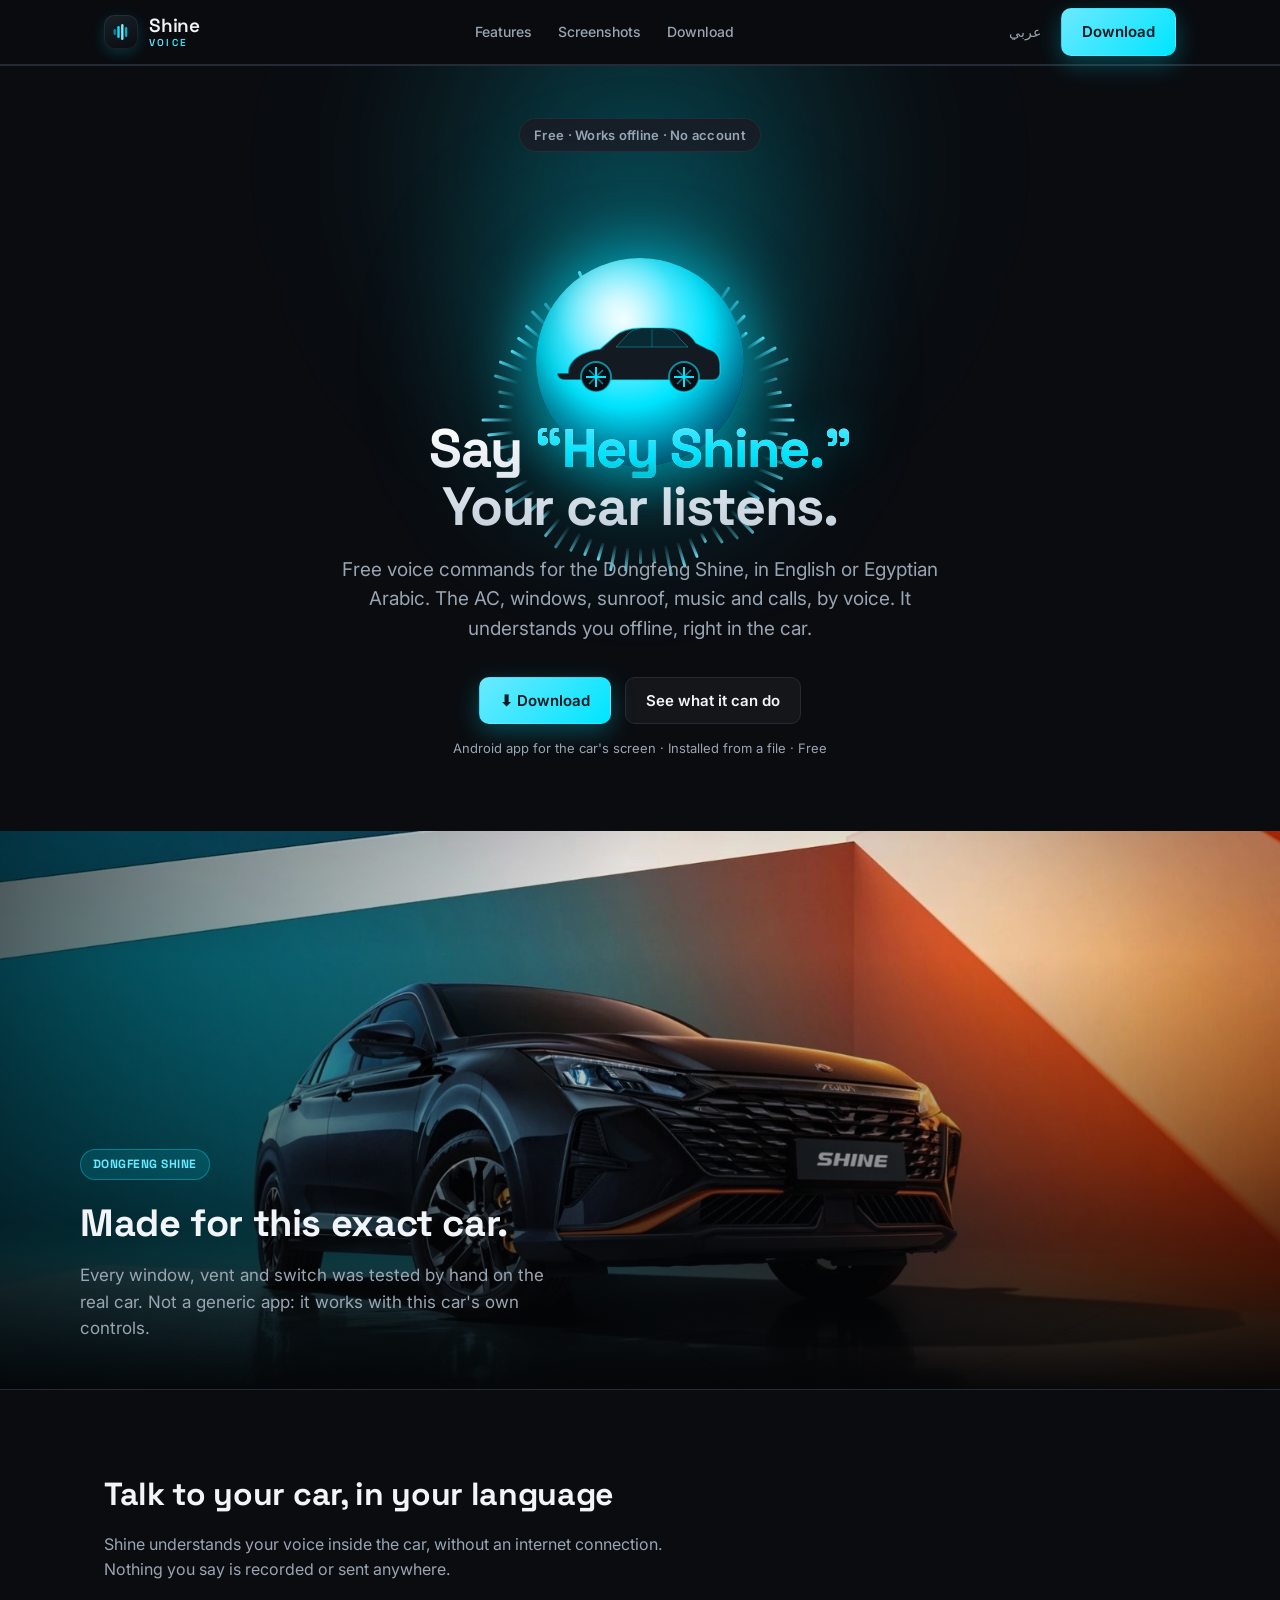
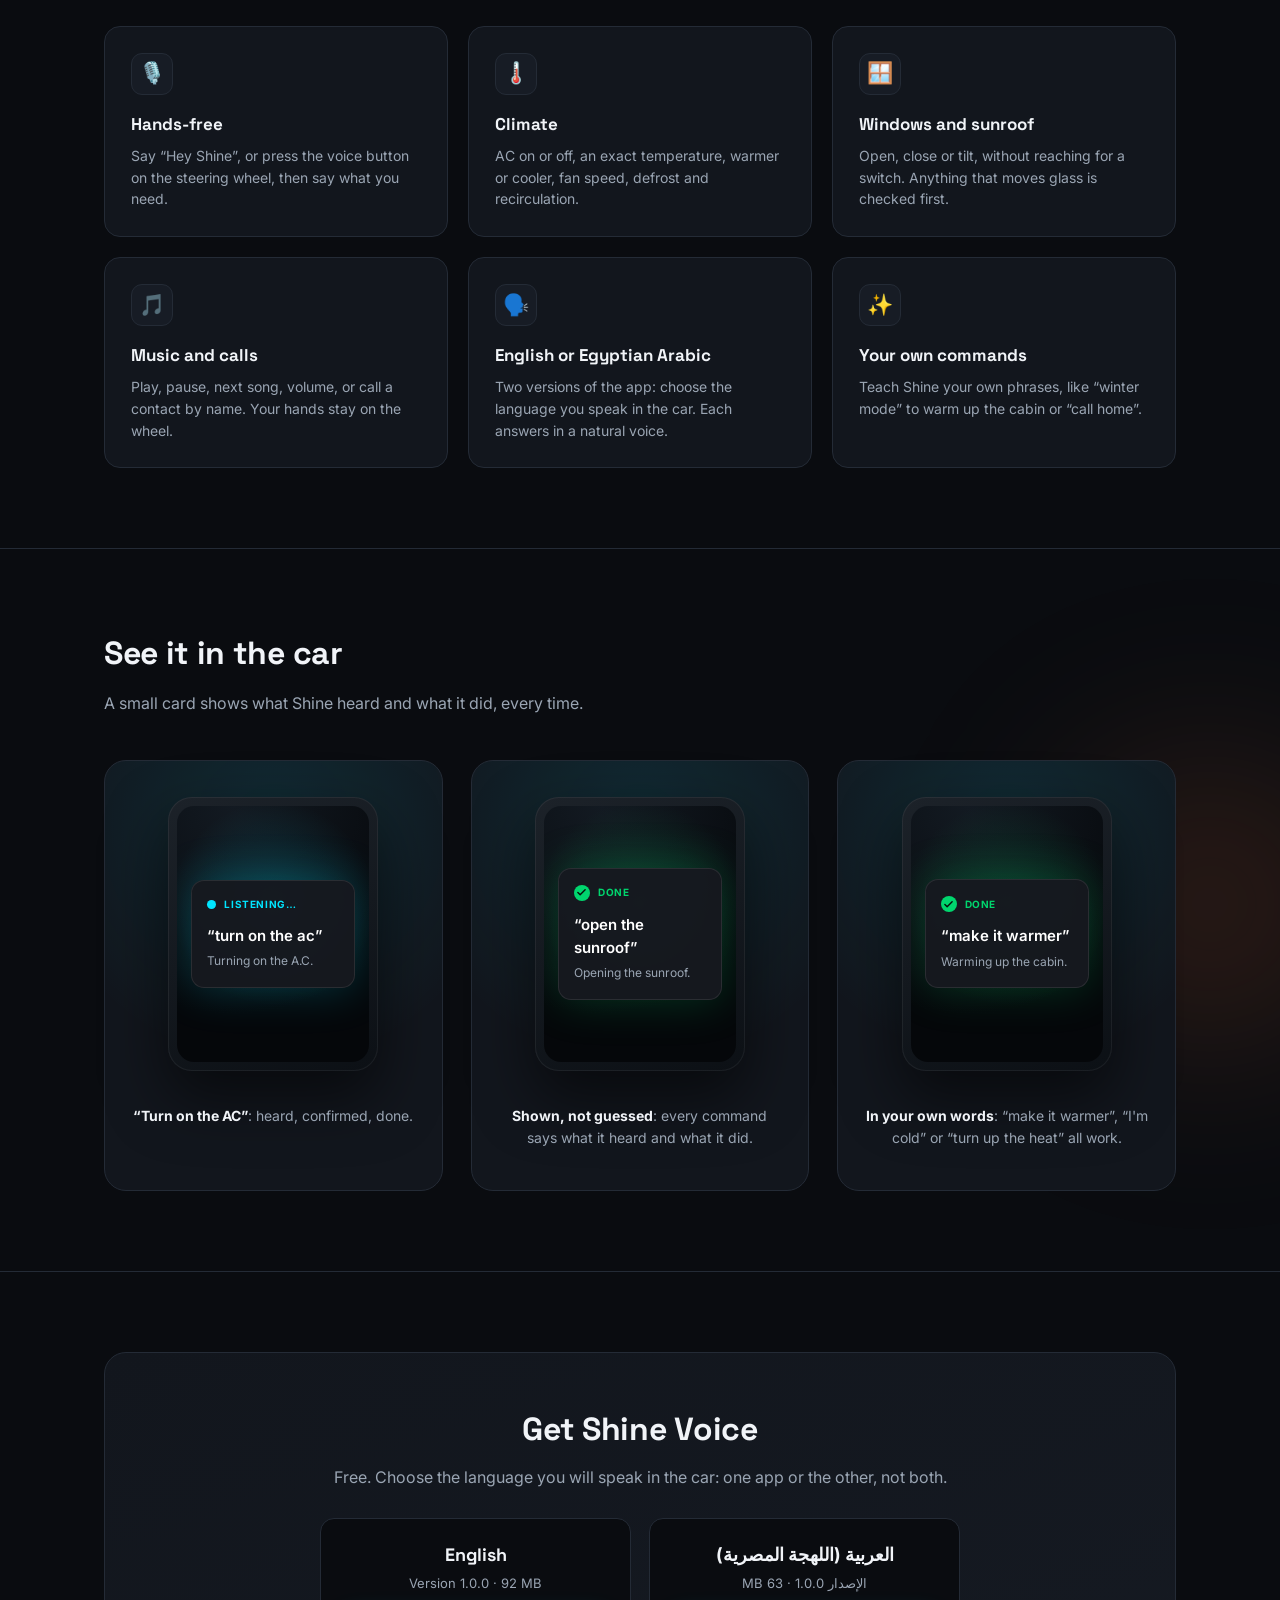
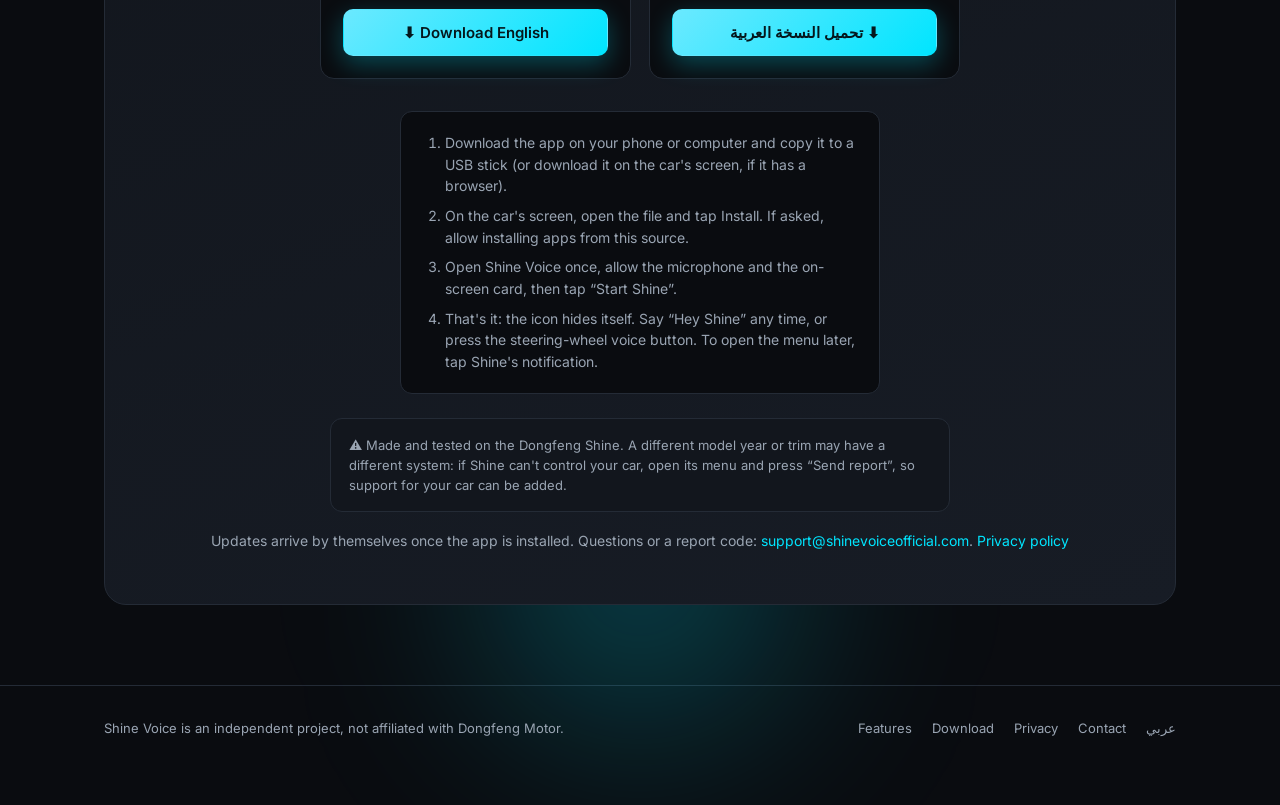
==== index.html @ 00b101cb "Screenshots: three English cards on the English page, three Arabic cards on the Arabic page Each car" ====
<!DOCTYPE html>
<html lang="en">
<head>
<meta charset="UTF-8">
<meta name="viewport" content="width=device-width, initial-scale=1.0">
<title>Shine Voice — Voice commands for the Dongfeng Shine</title>
<meta name="description" content="Free voice commands for the Dongfeng Shine, in English or Egyptian Arabic. Say “Hey Shine” to control the AC, windows, sunroof, music and calls. Works offline.">
<link rel="icon" href="data:,">
<link rel="preconnect" href="https://fonts.googleapis.com">
<link rel="preconnect" href="https://fonts.gstatic.com" crossorigin>
<link href="https://fonts.googleapis.com/css2?family=Space+Grotesk:wght@500;600;700&family=Inter:wght@400;500;600&display=swap" rel="stylesheet">
<link rel="stylesheet" href="style.css">
</head>
<body>

<header class="nav">
  <div class="wrap">
    <div class="brand">
      <span class="brand-mark">
        <svg width="16" height="16" viewBox="0 0 16 16" fill="none">
          <rect x="0.5" y="5" width="2.4" height="6" rx="1.2" fill="#00e5ff" opacity="0.55"/>
          <rect x="4.3" y="2" width="2.4" height="12" rx="1.2" fill="#00e5ff"/>
          <rect x="8.1" y="0" width="2.4" height="16" rx="1.2" fill="#79edff"/>
          <rect x="11.9" y="3" width="2.4" height="10" rx="1.2" fill="#00e5ff" opacity="0.75"/>
        </svg>
      </span>
      <span class="brand-word"><span class="w1">Shine</span><span class="w2">VOICE</span></span>
    </div>
    <nav class="links">
      <a href="#features">Features</a>
      <a href="#screenshots">Screenshots</a>
      <a href="#download">Download</a>
    </nav>
    <div>
      <a href="ar.html" class="lang-link" lang="ar">عربي</a>
      <a href="#download" class="btn btn-primary">Download</a>
    </div>
  </div>
</header>

<section class="hero">
  <div class="glow glow-cyan" style="width:520px;height:520px;top:-160px;left:50%;transform:translateX(-50%);"></div>
  <div class="wrap">
    <span class="eyebrow">Free · Works offline · No account</span>

    <div class="hero-visual">
      <div class="gram-ring" id="gram-ring"></div>
      <div class="orb"></div>
      <div class="car-wrap car-bob">
        <svg width="180" height="76" viewBox="0 0 180 76" fill="none" xmlns="http://www.w3.org/2000/svg">
          <path d="M18,54 C18,40 34,32 50,30 L64,18 C70,12 80,9 92,9 L118,9 C130,9 140,14 146,24 L158,30
                   C166,32 170,38 170,46 L170,54 C170,58 167,61 163,61 L14,61 C10,61 7,58 7,54 Z"
                fill="#141a22" stroke="rgba(0,229,255,0.55)" stroke-width="1.5"/>
          <path d="M66,28 L78,15 C82,11 88,9 94,9 L112,9 C120,9 126,13 130,20 L138,28 Z"
                fill="#0a2a33" stroke="rgba(0,229,255,0.35)" stroke-width="1"/>
          <line x1="102" y1="10" x2="102" y2="28" stroke="rgba(0,229,255,0.3)" stroke-width="1"/>
          <g transform="translate(46,58)">
            <circle r="15" fill="#0a0d12" stroke="rgba(0,229,255,0.6)" stroke-width="2"/>
            <g class="wheel">
              <line x1="0" y1="-10" x2="0" y2="10" stroke="#00e5ff" stroke-width="2"/>
              <line x1="-10" y1="0" x2="10" y2="0" stroke="#00e5ff" stroke-width="2"/>
              <line x1="-7" y1="-7" x2="7" y2="7" stroke="#00e5ff" stroke-width="1.4" opacity="0.6"/>
              <line x1="-7" y1="7" x2="7" y2="-7" stroke="#00e5ff" stroke-width="1.4" opacity="0.6"/>
            </g>
          </g>
          <g transform="translate(134,58)">
            <circle r="15" fill="#0a0d12" stroke="rgba(0,229,255,0.6)" stroke-width="2"/>
            <g class="wheel">
              <line x1="0" y1="-10" x2="0" y2="10" stroke="#00e5ff" stroke-width="2"/>
              <line x1="-10" y1="0" x2="10" y2="0" stroke="#00e5ff" stroke-width="2"/>
              <line x1="-7" y1="-7" x2="7" y2="7" stroke="#00e5ff" stroke-width="1.4" opacity="0.6"/>
              <line x1="-7" y1="7" x2="7" y2="-7" stroke="#00e5ff" stroke-width="1.4" opacity="0.6"/>
            </g>
          </g>
        </svg>
      </div>
    </div>

    <h1>Say <span class="accent">“Hey Shine.”</span><br>Your car listens.</h1>
    <p class="lead">
      Free voice commands for the Dongfeng Shine, in English or Egyptian Arabic. The AC, windows,
      sunroof, music and calls, by voice. It understands you offline, right in the car.
    </p>
    <div class="cta">
      <a href="#download" class="btn btn-primary">⬇ Download</a>
      <a href="#features" class="btn btn-ghost">See what it can do</a>
    </div>
    <p class="hint">Android app for the car's screen · Installed from a file · Free</p>
  </div>
</section>

<script>
  (function () {
    var ring = document.getElementById('gram-ring');
    var n = 64, radius = 128;
    for (var i = 0; i < n; i++) {
      var bar = document.createElement('div');
      bar.className = 'gram-bar';
      var angle = (360 / n) * i;
      var h = 10 + Math.round(16 * Math.abs(Math.sin(i * 0.7))) + (i % 6 === 0 ? 8 : 0);
      bar.style.height = h + 'px';
      bar.style.opacity = (0.4 + 0.6 * Math.abs(Math.sin(i * 0.5))).toFixed(2);
      bar.style.transform = 'rotate(' + angle + 'deg) translateY(-' + radius + 'px)';
      ring.appendChild(bar);
    }
  })();
</script>

<div class="banner">
  <img src="assets/car-front-studio.jpg" alt="Dongfeng Shine, studio shot">
  <div class="scrim"></div>
  <div class="content">
    <div class="inner">
      <span class="tag">Dongfeng Shine</span>
      <h2>Made for this exact car.</h2>
      <p>Every window, vent and switch was tested by hand on the real car. Not a generic app:
         it works with this car's own controls.</p>
    </div>
  </div>
</div>

<section id="features">
  <div class="wrap">
    <h2>Talk to your car, in your language</h2>
    <p class="section-lead">
      Shine understands your voice inside the car, without an internet connection. Nothing you say is
      recorded or sent anywhere.
    </p>
    <div class="features">
      <div class="feature">
        <div class="icon">🎙️</div>
        <h3>Hands-free</h3>
        <p>Say “Hey Shine”, or press the voice button on the steering wheel, then say what you need.</p>
      </div>
      <div class="feature">
        <div class="icon">🌡️</div>
        <h3>Climate</h3>
        <p>AC on or off, an exact temperature, warmer or cooler, fan speed, defrost and recirculation.</p>
      </div>
      <div class="feature">
        <div class="icon">🪟</div>
        <h3>Windows and sunroof</h3>
        <p>Open, close or tilt, without reaching for a switch. Anything that moves glass is checked first.</p>
      </div>
      <div class="feature">
        <div class="icon">🎵</div>
        <h3>Music and calls</h3>
        <p>Play, pause, next song, volume, or call a contact by name. Your hands stay on the wheel.</p>
      </div>
      <div class="feature">
        <div class="icon">🗣️</div>
        <h3>English or Egyptian Arabic</h3>
        <p>Two versions of the app: choose the language you speak in the car. Each answers in a natural voice.</p>
      </div>
      <div class="feature">
        <div class="icon">✨</div>
        <h3>Your own commands</h3>
        <p>Teach Shine your own phrases, like “winter mode” to warm up the cabin or “call home”.</p>
      </div>
    </div>
  </div>
</section>

<section id="screenshots">
  <div class="glow glow-amber" style="width:420px;height:420px;top:20%;right:-140px;"></div>
  <div class="wrap">
    <h2>See it in the car</h2>
    <p class="section-lead">A small card shows what Shine heard and what it did, every time.</p>

    <div class="screens">
      <div class="device-stage">
        <div class="device-mock">
          <div class="screen">
            <div class="device-card">
              <div class="row"><span class="pulse"></span><span class="status">Listening…</span></div>
              <div class="heard">“turn on the ac”</div>
              <div class="reply">Turning on the A.C.</div>
            </div>
          </div>
        </div>
        <p class="device-caption"><b>“Turn on the AC”</b>: heard, confirmed, done.</p>
      </div>
      <div class="device-stage">
        <div class="device-mock done">
          <div class="screen">
            <div class="device-card done">
              <div class="row">
                <span class="check"><svg viewBox="0 0 10 8" fill="none"><path d="M1 4L3.5 6.5L9 1" stroke="#05130b" stroke-width="1.6" stroke-linecap="round" stroke-linejoin="round"/></svg></span>
                <span class="status">Done</span>
              </div>
              <div class="heard">“open the sunroof”</div>
              <div class="reply">Opening the sunroof.</div>
            </div>
          </div>
        </div>
        <p class="device-caption"><b>Shown, not guessed</b>: every command says what it heard and what it did.</p>
      </div>
      <div class="device-stage">
        <div class="device-mock done">
          <div class="screen">
            <div class="device-card done">
              <div class="row">
                <span class="check"><svg viewBox="0 0 10 8" fill="none"><path d="M1 4L3.5 6.5L9 1" stroke="#05130b" stroke-width="1.6" stroke-linecap="round" stroke-linejoin="round"/></svg></span>
                <span class="status">Done</span>
              </div>
              <div class="heard">“make it warmer”</div>
              <div class="reply">Warming up the cabin.</div>
            </div>
          </div>
        </div>
        <p class="device-caption"><b>In your own words</b>: “make it warmer”, “I'm cold” or “turn up the heat” all work.</p>
      </div>
    </div>
  </div>
</section>

<section id="download">
  <div class="glow glow-cyan" style="width:460px;height:460px;bottom:-120px;left:50%;transform:translateX(-50%);"></div>
  <div class="wrap">
    <div class="download-panel">
      <h2>Get Shine Voice</h2>
      <p>Free. Choose the language you will speak in the car: one app or the other, not both.</p>

      <div class="dl-grid">
        <div class="dl-card">
          <h3>English</h3>
          <p class="meta" id="en-meta">Loading…</p>
          <a href="#" id="en-link" class="btn btn-primary">⬇ Download English</a>
        </div>
        <div class="dl-card" lang="ar" dir="rtl">
          <h3>العربية (اللهجة المصرية)</h3>
          <p class="meta" id="ar-meta">…</p>
          <a href="#" id="ar-link" class="btn btn-primary">⬇ تحميل النسخة العربية</a>
        </div>
      </div>

      <div class="install-steps">
        <ol>
          <li>Download the app on your phone or computer and copy it to a USB stick (or download it on the car's screen, if it has a browser).</li>
          <li>On the car's screen, open the file and tap Install. If asked, allow installing apps from this source.</li>
          <li>Open Shine Voice once, allow the microphone and the on-screen card, then tap “Start Shine”.</li>
          <li>That's it: the icon hides itself. Say “Hey Shine” any time, or press the steering-wheel voice button. To open the menu later, tap Shine's notification.</li>
        </ol>
      </div>

      <div class="compat-note">
        ⚠️ Made and tested on the Dongfeng Shine. A different model year or trim may have a different
        system: if Shine can't control your car, open its menu and press “Send report”, so support for
        your car can be added.
      </div>
      <p style="margin:18px 0 0;font-size:14px">Updates arrive by themselves once the app is installed. Questions or a report code: <a href="mailto:support@shinevoiceofficial.com">support@shinevoiceofficial.com</a>. <a href="privacy.html">Privacy policy</a></p>
    </div>
  </div>
</section>

<footer>
  <div class="wrap">
    <p>Shine Voice is an independent project, not affiliated with Dongfeng Motor.</p>
    <div class="foot-links">
      <a href="#features">Features</a>
      <a href="#download">Download</a>
      <a href="privacy.html">Privacy</a>
      <a href="mailto:support@shinevoiceofficial.com">Contact</a>
      <a href="ar.html" lang="ar">عربي</a>
    </div>
  </div>
</footer>

<script>
  // The current app builds: releases.json is updated with every release.
  fetch('releases.json', { cache: 'no-store' })
    .then(function (r) { return r.ok ? r.json() : Promise.reject(); })
    .then(function (data) {
      [['en', 'Version '], ['ar', 'الإصدار ']].forEach(function (x) {
        var r = data[x[0]];
        if (!r) return;
        document.getElementById(x[0] + '-link').href = r.url;
        document.getElementById(x[0] + '-meta').textContent = x[1] + r.versionName + ' · ' + r.sizeMB + ' MB';
      });
    })
    .catch(function () {
      document.getElementById('en-meta').textContent = 'Not available right now';
      document.getElementById('ar-meta').textContent = 'غير متاح حالياً';
    });
</script>

</body>
</html>
---- style.css ----
:root {
    --bg: #0a0c10;
    --bg-panel: #12161d;
    --bg-panel-2: #171c25;
    --border: #242b36;
    --text: #f1f4f8;
    --text-dim: #9aa5b3;
    --accent: #00e5ff;
    --accent-dim: #00b8cc;
    --accent-soft: #6be9ff;
    --amber: #ff7a3d;
    --radius: 16px;
    --max: 1120px;
    color-scheme: dark;
  }
  * { box-sizing: border-box; }
  html { scroll-behavior: smooth; }
  body {
    margin: 0;
    background: var(--bg);
    color: var(--text);
    font-family: 'Inter', -apple-system, BlinkMacSystemFont, "Segoe UI", Roboto, Helvetica, Arial, sans-serif;
    line-height: 1.55;
    overflow-x: hidden;
  }
  h1, h2, h3, .brand-word, .banner .tag { font-family: 'Space Grotesk', 'Inter', sans-serif; }
  a { color: var(--accent); text-decoration: none; }
  a:hover { text-decoration: underline; }
  img { max-width: 100%; display: block; }
  .wrap { max-width: var(--max); margin: 0 auto; padding: 0 24px; position: relative; }

  /* ── Ambient background glows ── */
  .glow { position: absolute; border-radius: 50%; filter: blur(90px); pointer-events: none; z-index: 0; }
  .glow-cyan { background: radial-gradient(circle, rgba(0,229,255,0.35), transparent 70%); }
  .glow-amber { background: radial-gradient(circle, rgba(255,122,61,0.22), transparent 70%); }

  header.nav {
    position: sticky; top: 0; z-index: 40;
    background: rgba(10,12,16,0.78);
    backdrop-filter: blur(10px);
    border-bottom: 1px solid var(--border);
  }
  .nav .wrap { display: flex; align-items: center; justify-content: space-between; height: 64px; }
  /* ── Logo mark ── */
  .brand { display: flex; align-items: center; gap: 11px; }
  .brand-mark {
    width: 34px; height: 34px; border-radius: 10px; flex: none;
    background: linear-gradient(160deg, #182029, #0a0d12);
    box-shadow: 0 0 0 1px rgba(255,255,255,0.07) inset, 0 4px 14px rgba(0,229,255,0.18);
    display: flex; align-items: center; justify-content: center;
  }
  .brand-mark svg { display: block; }
  .brand-word { font-weight: 600; font-size: 19px; letter-spacing: -0.01em; line-height: 1; display: flex; flex-direction: column; }
  .brand-word .w1 { color: var(--text); }
  .brand-word .w2 {
    font-size: 10px; font-weight: 600; letter-spacing: 0.22em; margin-top: 3px;
    background: linear-gradient(90deg, var(--accent-soft), var(--accent));
    -webkit-background-clip: text; background-clip: text; color: transparent;
  }
  nav.links { display: flex; gap: 26px; }
  nav.links a { color: var(--text-dim); font-size: 14px; font-weight: 500; }
  nav.links a:hover { color: var(--text); text-decoration: none; }
  .btn {
    display: inline-flex; align-items: center; gap: 8px;
    padding: 11px 20px; border-radius: 10px;
    font-weight: 600; font-size: 15px;
    border: 1px solid transparent;
    cursor: pointer;
  }
  .btn-primary { background: linear-gradient(135deg, var(--accent-soft), var(--accent)); color: #05171c; box-shadow: 0 8px 24px rgba(0,229,255,0.28); }
  .btn-primary:hover { filter: brightness(1.08); text-decoration: none; }
  .btn-ghost { background: rgba(255,255,255,0.04); color: var(--text); border-color: var(--border); }
  .btn-ghost:hover { border-color: var(--text-dim); text-decoration: none; }

  /* ── Hero ── */
  .hero { position: relative; padding: 52px 0 60px; text-align: center; overflow: hidden; }
  .hero .eyebrow {
    display: inline-block; padding: 6px 14px; border-radius: 999px;
    background: var(--bg-panel-2); border: 1px solid var(--border);
    color: var(--text-dim); font-size: 13px; font-weight: 600; letter-spacing: 0.02em;
    margin-bottom: 4px; position: relative; z-index: 1;
  }
  .hero h1 {
    position: relative; z-index: 1;
    font-size: 54px; line-height: 1.08; margin: 0 0 18px; letter-spacing: -0.02em; text-wrap: balance;
    background: linear-gradient(180deg, #ffffff 0%, #c2cedb 100%);
    -webkit-background-clip: text; background-clip: text; color: transparent;
  }
  .hero h1 .accent {
    background: linear-gradient(180deg, var(--accent-soft) 0%, var(--accent) 60%, var(--accent-dim) 100%);
    -webkit-background-clip: text; background-clip: text; color: transparent;
    text-shadow: 0 0 46px rgba(0,229,255,0.4);
  }
  .hero p.lead { position: relative; z-index: 1; font-size: 19px; color: var(--text-dim); max-width: 620px; margin: 0 auto 34px; }
  .hero .cta { position: relative; z-index: 1; display: flex; gap: 14px; justify-content: center; flex-wrap: wrap; }
  .hero .hint { position: relative; z-index: 1; margin-top: 14px; font-size: 13px; color: var(--text-dim); }

  .hero-visual { position: relative; height: 260px; max-width: 620px; margin: 4px auto 0; display: flex; align-items: flex-end; justify-content: center; z-index: 1; }
  .gram-ring { position: absolute; bottom: 0; left: 50%; width: 0; height: 0; animation: gram-spin 22s linear infinite; }
  .gram-bar { position: absolute; bottom: 0; left: -1.5px; width: 3px; border-radius: 2px; background: linear-gradient(to top, rgba(0,229,255,0.05), var(--accent-soft)); transform-origin: bottom center; }
  @keyframes gram-spin { from { transform: rotate(0deg); } to { transform: rotate(360deg); } }
  .orb {
    position: absolute; bottom: -46px; left: 50%; transform: translateX(-50%);
    width: 208px; height: 208px; border-radius: 50%;
    background: radial-gradient(circle at 42% 30%, #eafeff 0%, #79edff 20%, var(--accent) 46%, #0077a0 76%, #012c3d 100%);
    box-shadow: 0 0 60px 10px rgba(0,229,255,0.55), 0 0 140px 50px rgba(0,229,255,0.22), inset 0 -18px 40px rgba(0,0,0,0.35);
    z-index: 2;
  }
  .orb::after { content: ""; position: absolute; inset: 0; border-radius: 50%; background: radial-gradient(circle at 38% 24%, rgba(255,255,255,0.55), transparent 30%); }
  .car-wrap { position: absolute; bottom: 18px; left: 50%; transform: translateX(-50%); z-index: 3; }
  .car-bob { animation: car-bob 2.6s ease-in-out infinite; }
  @keyframes car-bob { 0%,100% { transform: translateX(-50%) translateY(0); } 50% { transform: translateX(-50%) translateY(-3px); } }
  .wheel { transform-origin: center; animation: wheel-spin 0.9s linear infinite; }
  @keyframes wheel-spin { to { transform: rotate(360deg); } }

  /* ── Cinematic banner ── */
  .banner { position: relative; height: 62vh; min-height: 420px; max-height: 640px; overflow: hidden; }
  .banner img { width: 100%; height: 100%; object-fit: cover; }
  .banner .scrim {
    position: absolute; inset: 0;
    background:
      linear-gradient(0deg, rgba(4,5,7,0.97) 0%, rgba(4,5,7,0.4) 40%, transparent 78%),
      linear-gradient(100deg, rgba(4,5,7,0.65) 0%, transparent 46%);
  }
  .banner .content { position: absolute; left: 0; right: 0; bottom: 0; padding: 0 24px 48px; }
  .banner .content .inner { max-width: var(--max); margin: 0 auto; }
  .banner h2 { font-size: 38px; margin: 0 0 10px; max-width: 560px; text-wrap: balance; }
  .banner p { font-size: 17px; color: var(--text-dim); max-width: 480px; margin: 0; }
  .banner .tag {
    display: inline-flex; align-items: center; gap: 8px; margin-bottom: 14px;
    background: rgba(0,229,255,0.12); border: 1px solid rgba(0,229,255,0.35); color: var(--accent-soft);
    padding: 5px 12px; border-radius: 999px; font-size: 12px; font-weight: 700; letter-spacing: 0.04em; text-transform: uppercase;
  }

  section { position: relative; padding: 80px 0; border-top: 1px solid var(--border); }
  h2 { font-size: 32px; margin: 0 0 12px; letter-spacing: -0.01em; text-wrap: balance; }
  p.section-lead { color: var(--text-dim); font-size: 16px; max-width: 620px; margin: 0 0 44px; }

  .features { display: grid; grid-template-columns: repeat(3, 1fr); gap: 20px; position: relative; z-index: 1; }
  .feature {
    background: var(--bg-panel); border: 1px solid var(--border); border-radius: var(--radius);
    padding: 26px; min-width: 0; transition: border-color 0.2s, transform 0.2s;
  }
  .feature:hover { border-color: rgba(0,229,255,0.4); transform: translateY(-3px); }
  .feature .icon {
    width: 42px; height: 42px; border-radius: 11px;
    background: var(--bg-panel-2); border: 1px solid var(--border);
    display: flex; align-items: center; justify-content: center;
    font-size: 21px; margin-bottom: 16px;
  }
  .feature h3 { font-size: 17px; margin: 0 0 8px; }
  .feature p { font-size: 14px; color: var(--text-dim); margin: 0; }

  /* ── Screens: illustrated device mockups (not photo composites) ── */
  .screens { display: grid; grid-template-columns: repeat(3, 1fr); gap: 28px; }
  .device-stage {
    display: flex; flex-direction: column; align-items: center; gap: 20px;
    background: radial-gradient(circle at 50% 15%, rgba(0,229,255,0.10), transparent 60%), var(--bg-panel);
    border: 1px solid var(--border); border-radius: 22px; padding: 36px 24px 28px;
  }
  .device-mock {
    width: 210px; background: linear-gradient(160deg, #1c2229, #0c1015);
    border-radius: 24px; padding: 9px;
    box-shadow: 0 26px 60px rgba(0,0,0,0.55), inset 0 0 0 1px rgba(255,255,255,0.06);
  }
  .device-mock .screen {
    aspect-ratio: 3 / 4; border-radius: 17px; position: relative; overflow: hidden;
    background: radial-gradient(circle at 30% 0%, #131a22 0%, #05070a 72%);
    display: flex; align-items: center; justify-content: center; padding: 14px;
  }
  .device-mock .screen::before {
    content: ""; position: absolute; inset: 0;
    background: radial-gradient(circle at 50% 38%, rgba(0,229,255,0.16), transparent 55%);
  }
  .device-card {
    position: relative; width: 100%; background: rgba(22,26,32,0.96);
    border: 1px solid rgba(255,255,255,0.09); border-radius: 13px; padding: 16px 15px;
    box-shadow: 0 0 46px rgba(0,229,255,0.22);
  }
  .device-card .row { display: flex; align-items: center; gap: 8px; margin-bottom: 12px; }
  .device-card .pulse {
    width: 9px; height: 9px; border-radius: 50%; background: var(--accent);
    box-shadow: 0 0 0 0 rgba(0,229,255,0.6); animation: dev-pulse 1.8s infinite;
  }
  @keyframes dev-pulse {
    0% { box-shadow: 0 0 0 0 rgba(0,229,255,0.55); }
    70% { box-shadow: 0 0 0 8px rgba(0,229,255,0); }
    100% { box-shadow: 0 0 0 0 rgba(0,229,255,0); }
  }
  .device-card .status { font-size: 10px; color: var(--accent); font-weight: 700; text-transform: uppercase; letter-spacing: 0.06em; }
  .device-card .heard { font-size: 15px; font-weight: 600; color: #fff; margin-bottom: 5px; }
  .device-card .reply { font-size: 12px; color: var(--text-dim); }

  /* Done / matched state (mirrors AssistantCard's MATCHED colour, #00D66E) */
  .device-card.done { box-shadow: 0 0 46px rgba(0,214,110,0.22); }
  .device-card.done .pulse { background: #00d66e; box-shadow: none; animation: none; }
  .device-card.done .check {
    width: 16px; height: 16px; border-radius: 50%; background: #00d66e;
    display: flex; align-items: center; justify-content: center; flex: none;
  }
  .device-card.done .check svg { width: 9px; height: 9px; }
  .device-card.done .status { color: #00d66e; }
  .device-mock.done .screen::before { background: radial-gradient(circle at 50% 38%, rgba(0,214,110,0.16), transparent 55%); }
  .device-caption { text-align: center; font-size: 14px; color: var(--text-dim); }
  .device-caption b { color: var(--text); }

  .download-panel {
    background: linear-gradient(160deg, var(--bg-panel) 0%, var(--bg-panel-2) 100%);
    border: 1px solid var(--border); border-radius: 22px;
    padding: 52px; text-align: center; position: relative; z-index: 1;
  }
  .download-panel h2 { margin-bottom: 10px; }
  .download-panel p { color: var(--text-dim); margin: 0 0 28px; }
  .version-pill {
    display: inline-flex; align-items: center; gap: 8px;
    background: var(--bg); border: 1px solid var(--border); border-radius: 999px;
    padding: 6px 14px; font-size: 13px; color: var(--text-dim); margin-bottom: 20px;
  }
  .version-pill b { color: var(--text); }
  .install-steps {
    text-align: left; max-width: 480px; margin: 32px auto 0;
    background: var(--bg); border: 1px solid var(--border); border-radius: 12px;
    padding: 20px 24px;
  }
  .install-steps ol { margin: 0; padding-left: 20px; color: var(--text-dim); font-size: 14px; }
  .install-steps li { margin-bottom: 8px; }
  .install-steps li:last-child { margin-bottom: 0; }

  .compat-note {
    display: flex; gap: 12px; align-items: flex-start;
    background: var(--bg-panel); border: 1px solid var(--border); border-radius: 12px;
    padding: 16px 18px; margin-top: 24px; font-size: 13px; color: var(--text-dim); text-align: left;
    max-width: 620px; margin-left: auto; margin-right: auto;
  }

  footer { border-top: 1px solid var(--border); padding: 32px 0; }
  footer .wrap { display: flex; justify-content: space-between; align-items: center; flex-wrap: wrap; gap: 12px; }
  footer p { font-size: 13px; color: var(--text-dim); margin: 0; }
  footer .foot-links { display: flex; gap: 20px; }
  footer .foot-links a { font-size: 13px; color: var(--text-dim); }
  footer .foot-links a:hover { color: var(--text); }

  @media (max-width: 900px) {
    .screens { grid-template-columns: 1fr; }
  }
  @media (max-width: 860px) {
    .features { grid-template-columns: repeat(2, 1fr); }
  }
  @media (max-width: 600px) {
    .hero h1 { font-size: 34px; }
    .hero p.lead { font-size: 16px; }
    .features { grid-template-columns: 1fr; }
    .download-panel { padding: 32px 20px; }
    nav.links { display: none; }
    .banner h2 { font-size: 28px; }
    .banner { height: 52vh; }
  }

  /* ── Added for the two language builds ── */
  .dl-grid { display: grid; grid-template-columns: 1fr 1fr; gap: 18px; max-width: 640px; margin: 0 auto; }
  .dl-card { background: var(--bg); border: 1px solid var(--border); border-radius: 14px; padding: 22px; text-align: center; }
  .dl-card h3 { margin: 0 0 4px; font-size: 18px; }
  .dl-card .meta { color: var(--text-dim); font-size: 13px; margin: 0 0 16px; }
  .dl-card .btn { width: 100%; justify-content: center; }
  .lang-link { color: var(--text-dim); font-size: 14px; font-weight: 500; margin-inline-end: 16px; }
  .prose { max-width: 760px; }
  .prose h3 { margin: 28px 0 6px; font-size: 18px; }
  .prose p, .prose li { color: var(--text-dim); }
  [dir="rtl"] .install-steps { text-align: right; }
  [dir="rtl"] .install-steps ol { padding-left: 0; padding-right: 20px; }
  [dir="rtl"] .compat-note { text-align: right; }
  [dir="rtl"] body, [dir="rtl"] h1, [dir="rtl"] h2, [dir="rtl"] h3 { font-family: 'Noto Kufi Arabic', 'Inter', sans-serif; }
  @media (max-width: 600px) { .dl-grid { grid-template-columns: 1fr; } }

  /* Arabic: the banner's text sits on the right, so the shade that keeps it readable goes there too. */
  [dir="rtl"] .banner .scrim {
    background:
      linear-gradient(0deg, rgba(4,5,7,0.97) 0%, rgba(4,5,7,0.4) 40%, transparent 78%),
      linear-gradient(260deg, rgba(4,5,7,0.7) 0%, transparent 50%);
  }
  /* Arabic letters reach higher and lower than Latin ones: the big headline needs more room between its lines. */
  [dir="rtl"] .hero h1 { line-height: 1.5; }
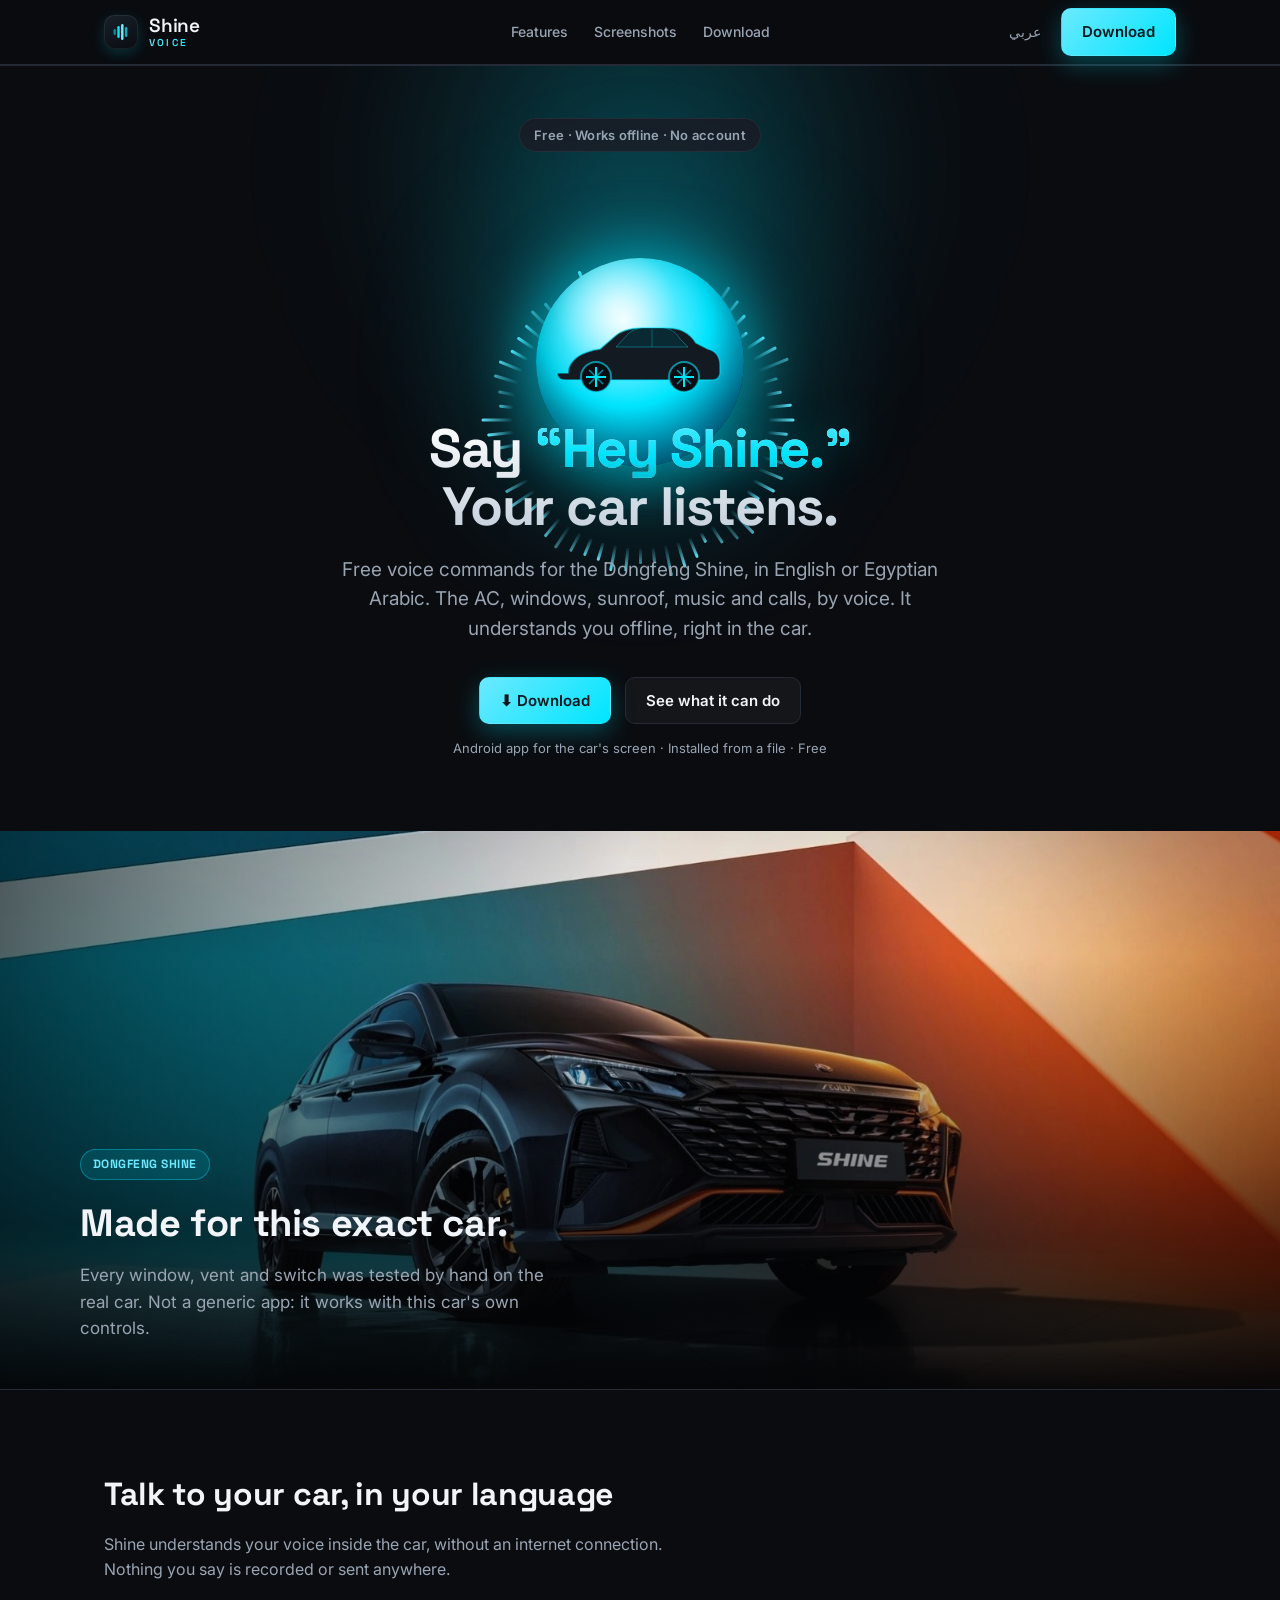
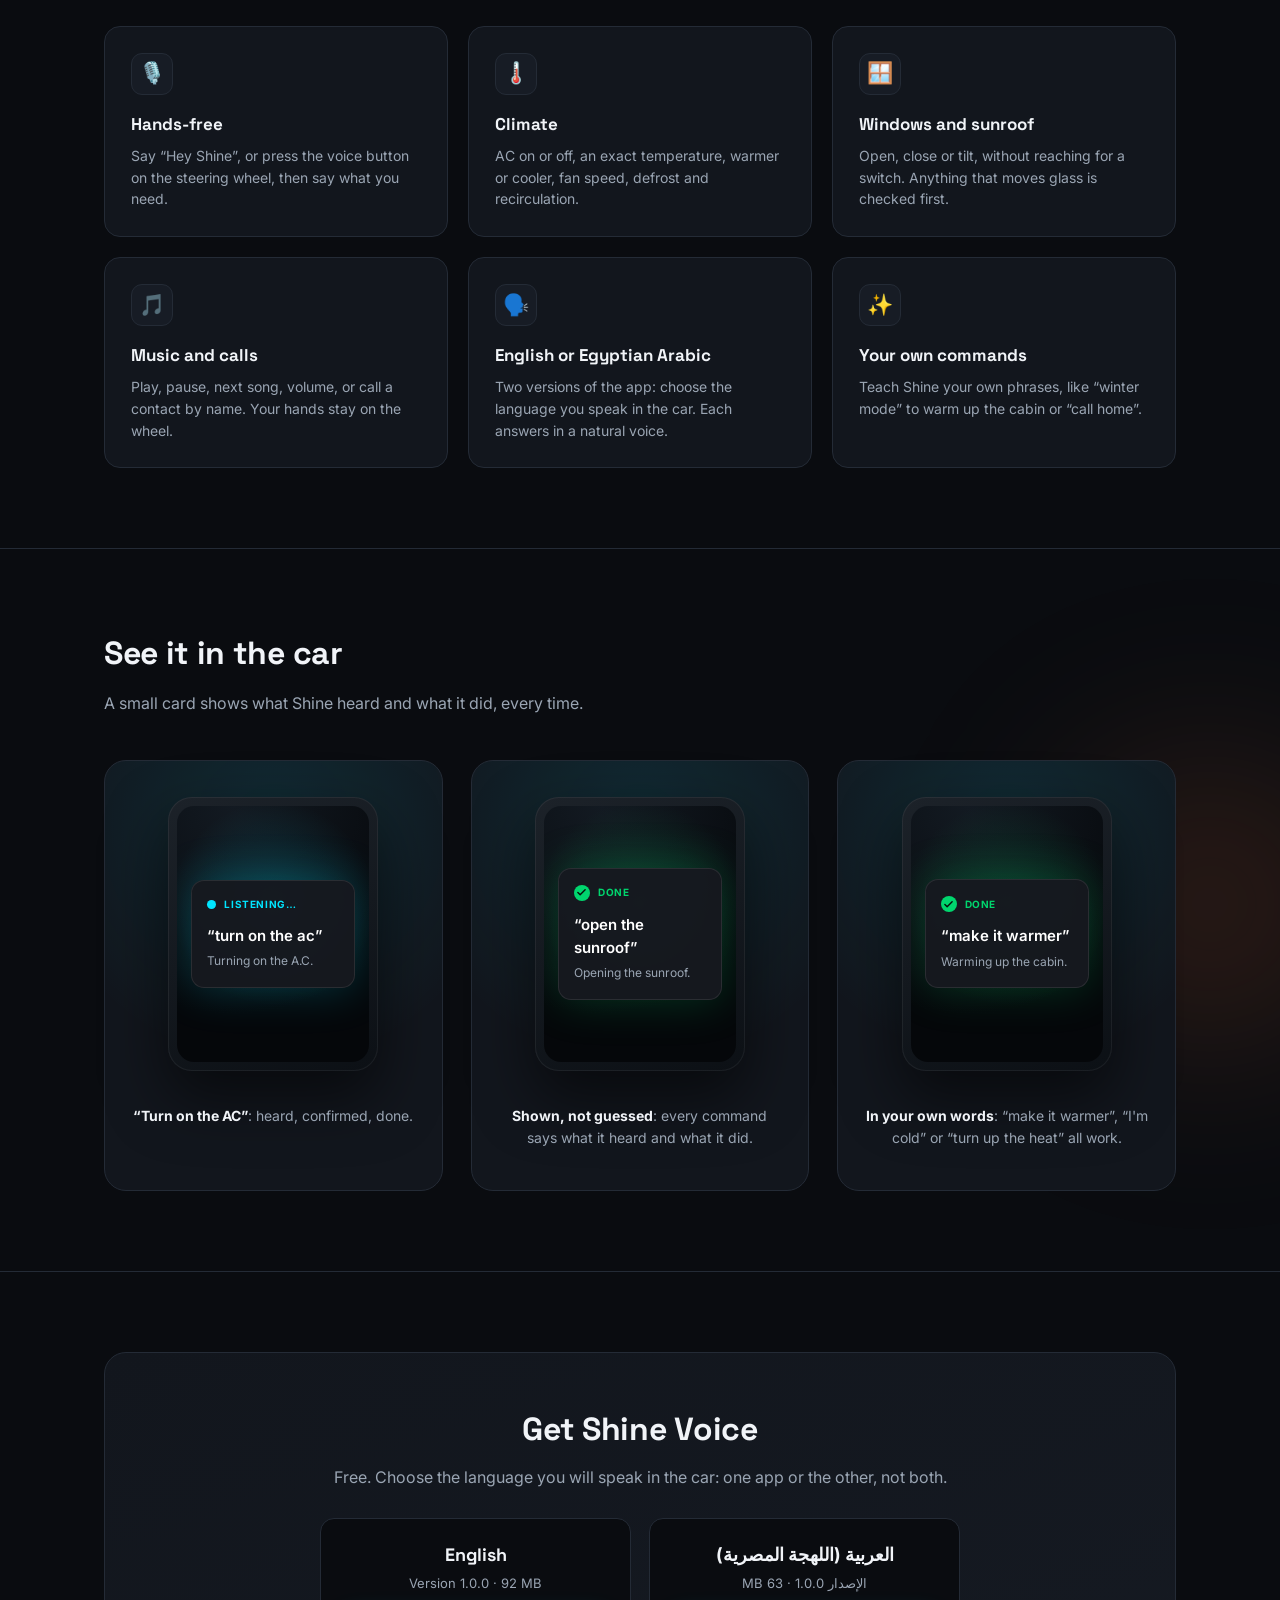
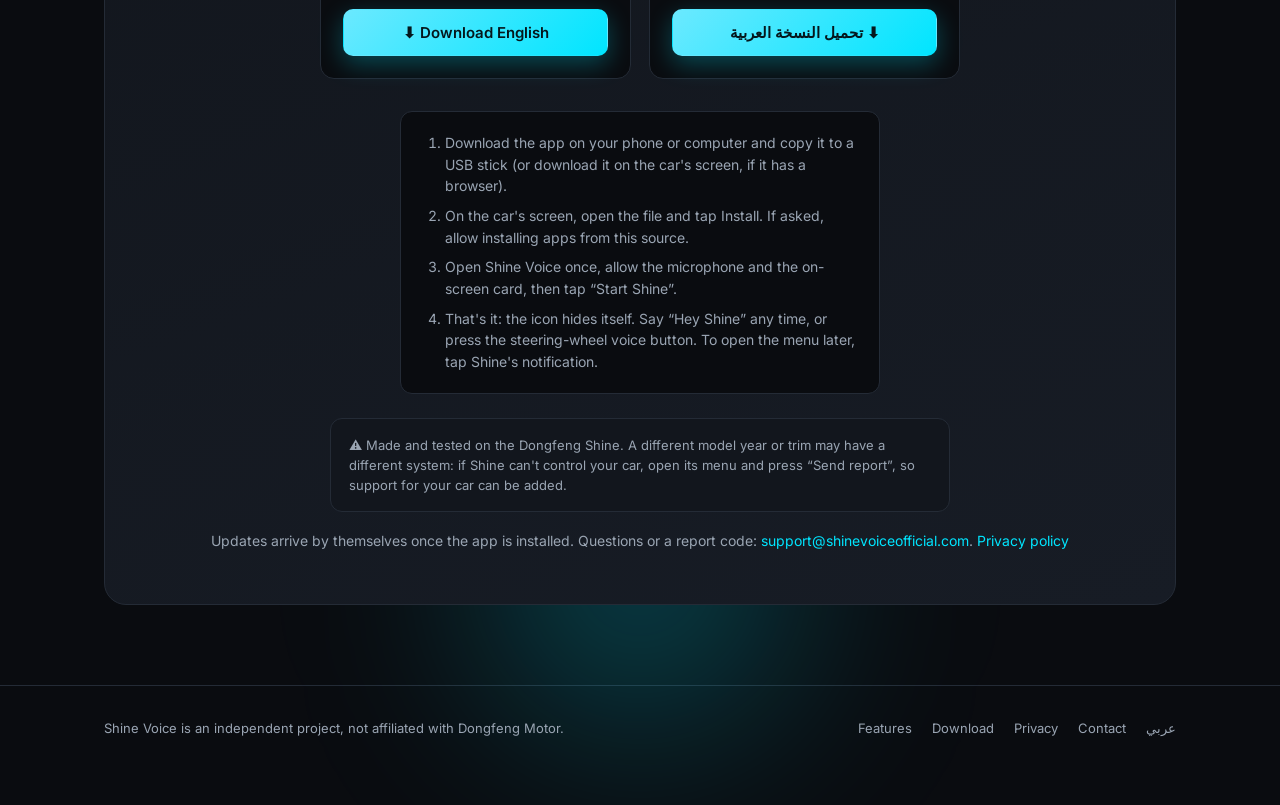
==== commit 6e1e8979: "Menu links on the page's centre line, like the headline below them The links sat halfway between the" ====
--- a/index.html
+++ b/index.html
@@ -9,7 +9,7 @@
 <link rel="preconnect" href="https://fonts.googleapis.com">
 <link rel="preconnect" href="https://fonts.gstatic.com" crossorigin>
 <link href="https://fonts.googleapis.com/css2?family=Space+Grotesk:wght@500;600;700&family=Inter:wght@400;500;600&display=swap" rel="stylesheet">
-<link rel="stylesheet" href="style.css">
+<link rel="stylesheet" href="style.css?v=2">
 </head>
 <body>
 
--- a/style.css
+++ b/style.css
@@ -280,3 +280,8 @@
   }
   /* Arabic letters reach higher and lower than Latin ones: the big headline needs more room between its lines. */
   [dir="rtl"] .hero h1 { line-height: 1.5; }
+  /* The menu links sit on the page's centre line (like everything below them), not halfway between
+     the logo and the buttons, which differ in width. */
+  .nav .wrap { display: grid; grid-template-columns: 1fr auto 1fr; }
+  .nav .wrap > :first-child { justify-self: start; }
+  .nav .wrap > :last-child { justify-self: end; }
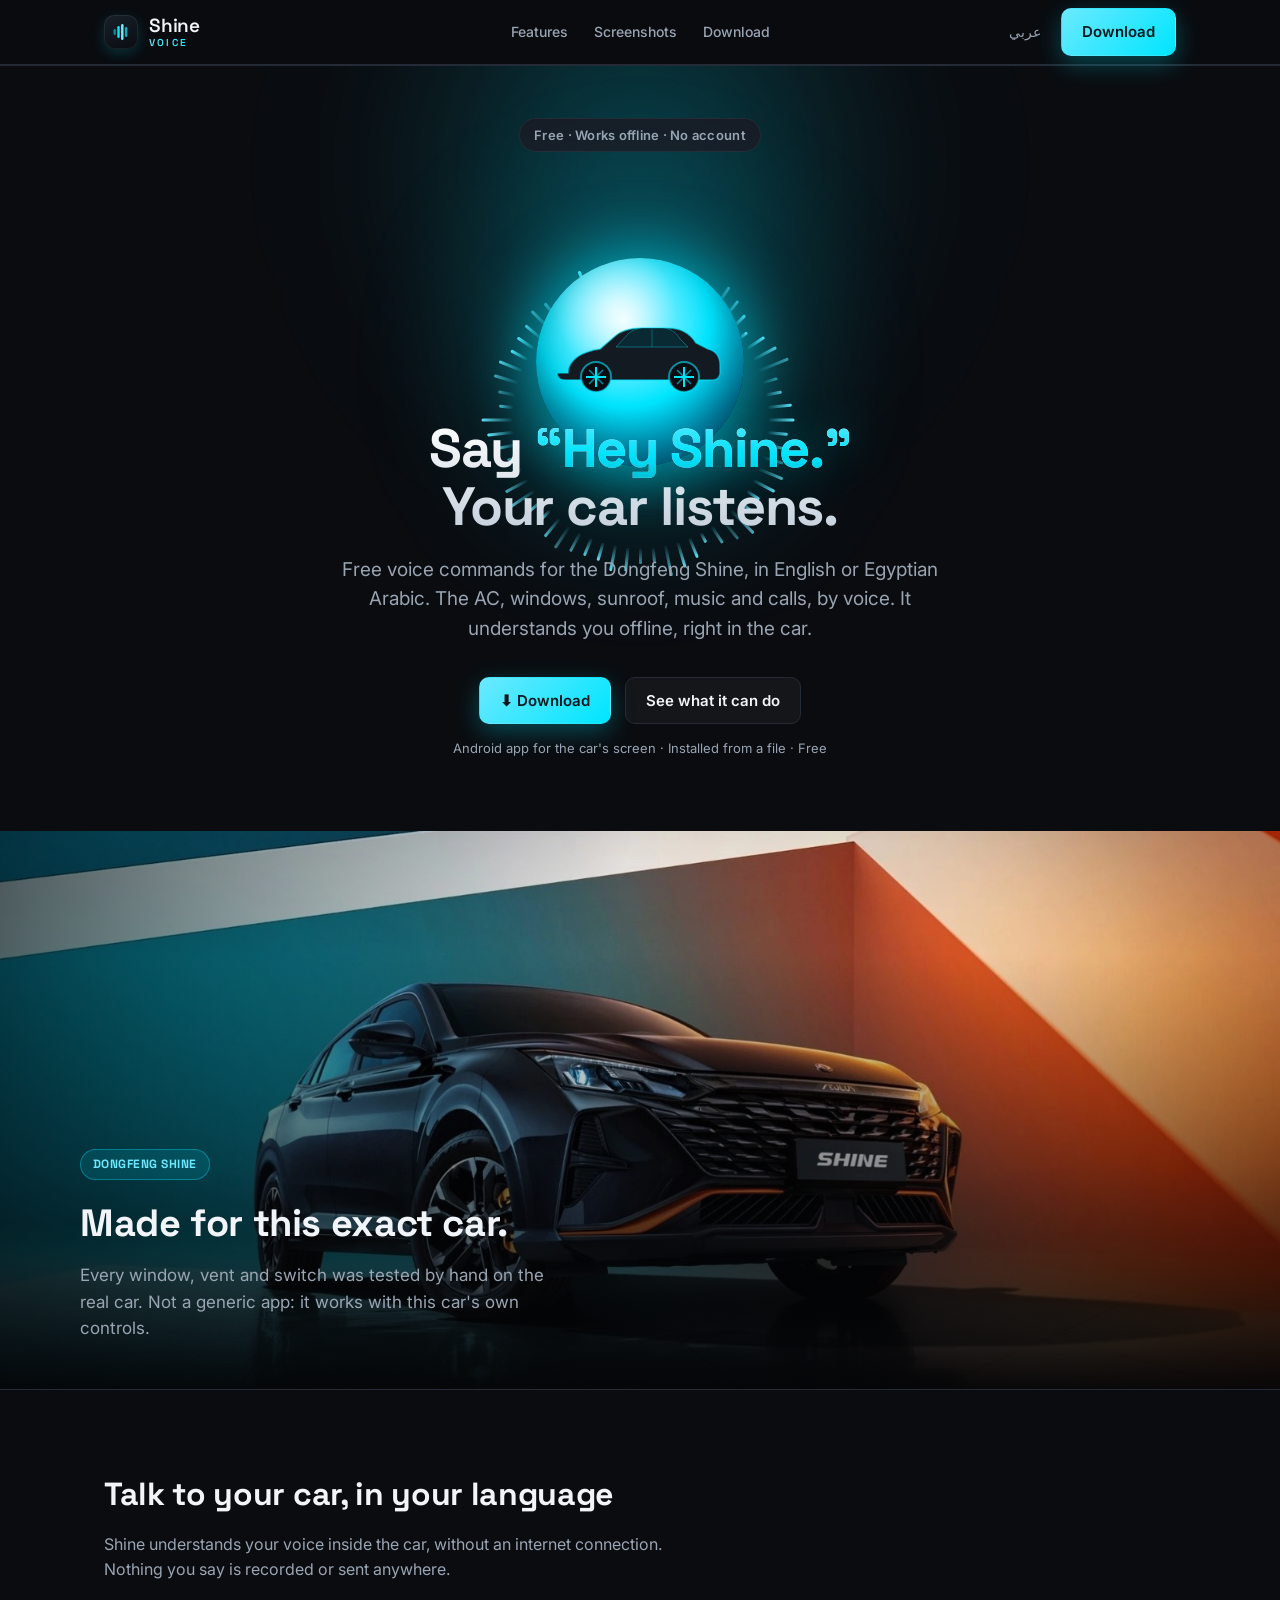
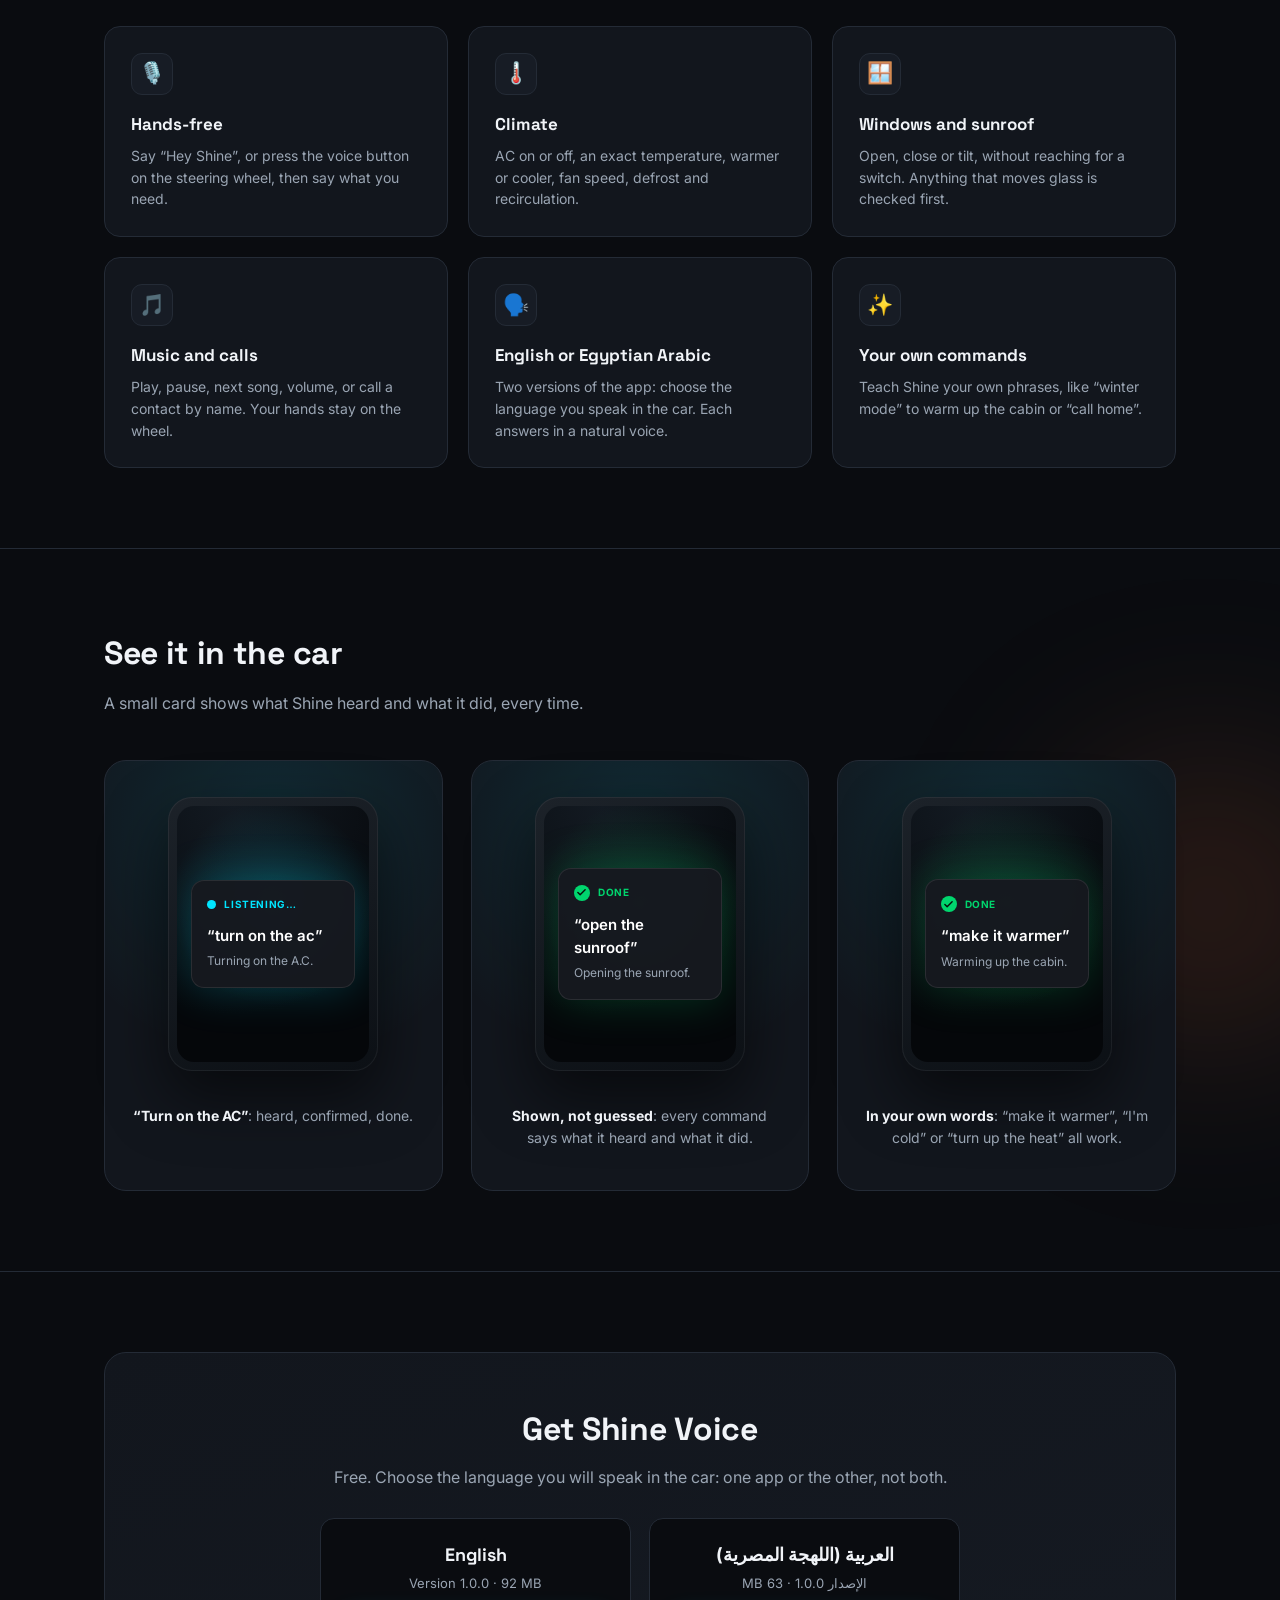
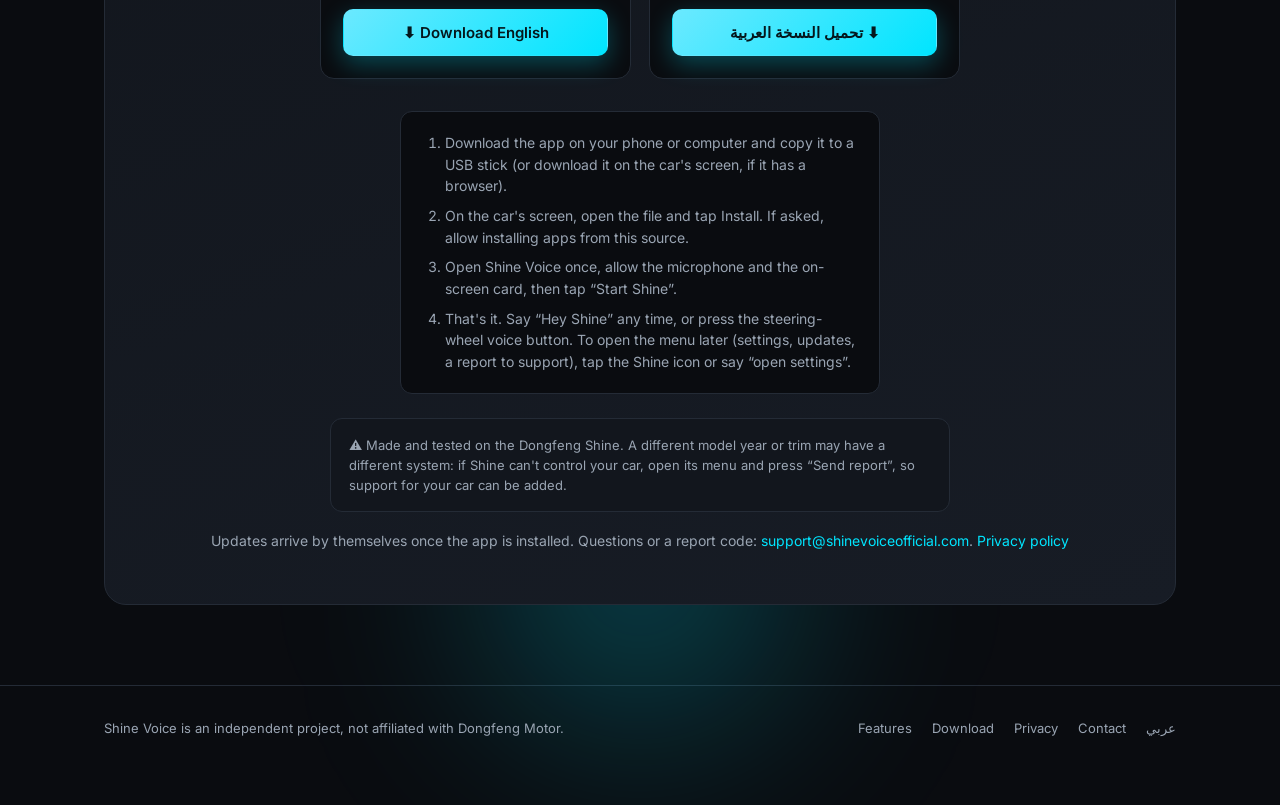
==== commit 75bfbbd9: "Install steps: the icon stays and opens the menu; privacy policy: what a car report holds Co-Authore" ====
--- a/index.html
+++ b/index.html
@@ -239,7 +239,7 @@
           <li>Download the app on your phone or computer and copy it to a USB stick (or download it on the car's screen, if it has a browser).</li>
           <li>On the car's screen, open the file and tap Install. If asked, allow installing apps from this source.</li>
           <li>Open Shine Voice once, allow the microphone and the on-screen card, then tap “Start Shine”.</li>
-          <li>That's it: the icon hides itself. Say “Hey Shine” any time, or press the steering-wheel voice button. To open the menu later, tap Shine's notification.</li>
+          <li>That's it. Say “Hey Shine” any time, or press the steering-wheel voice button. To open the menu later (settings, updates, a report to support), tap the Shine icon or say “open settings”.</li>
         </ol>
       </div>
 
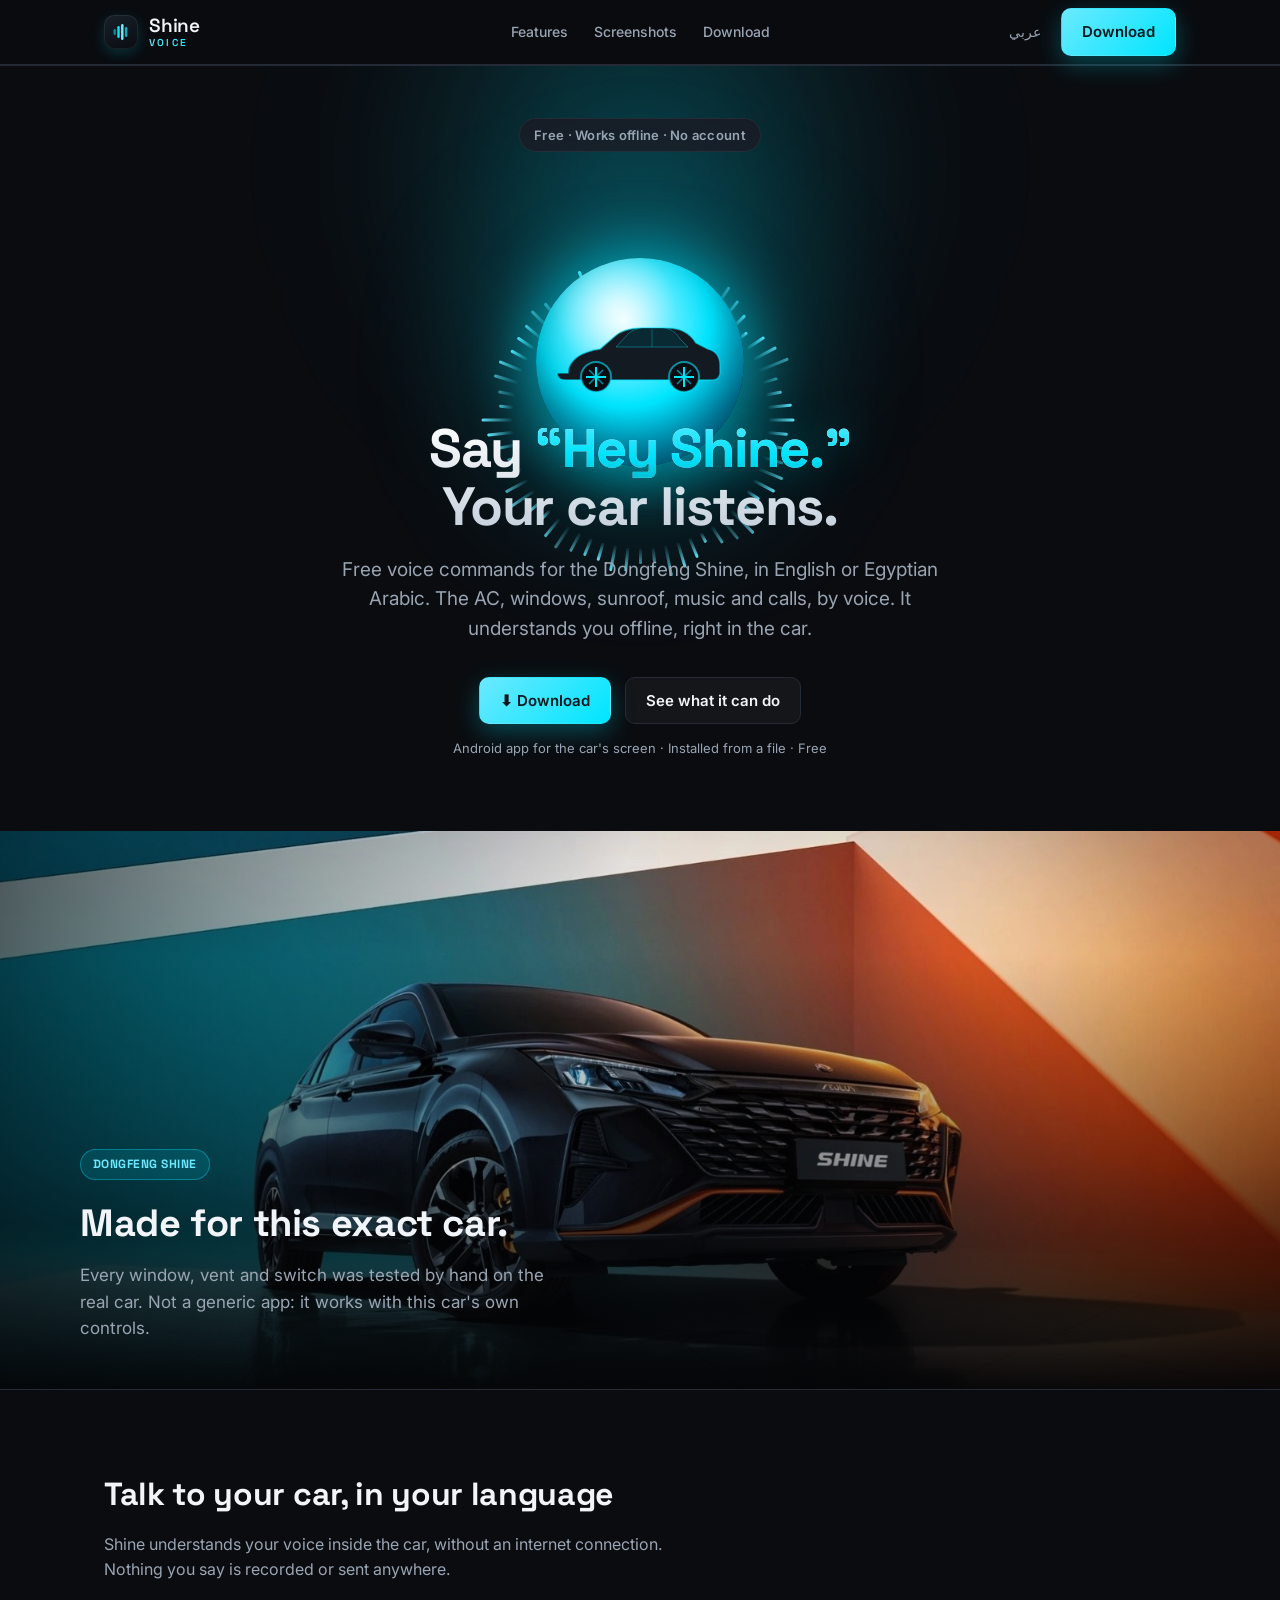
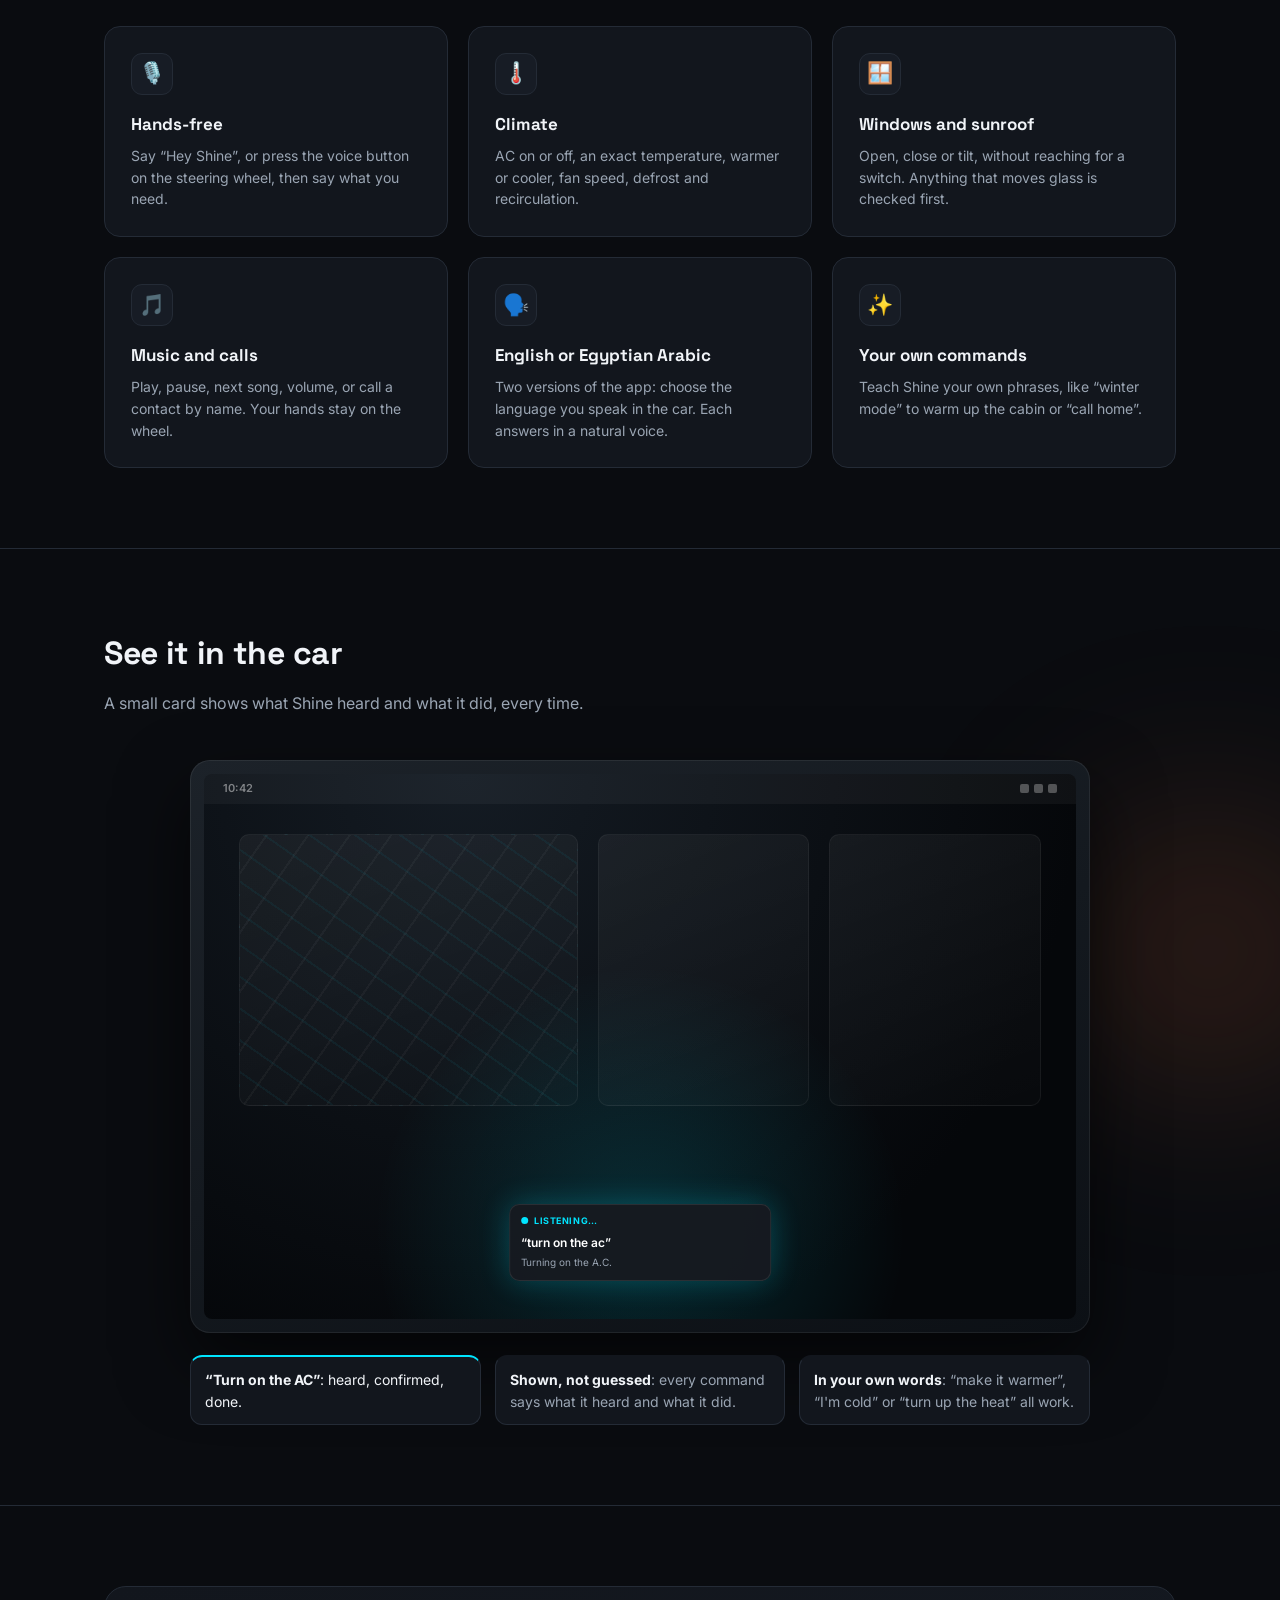
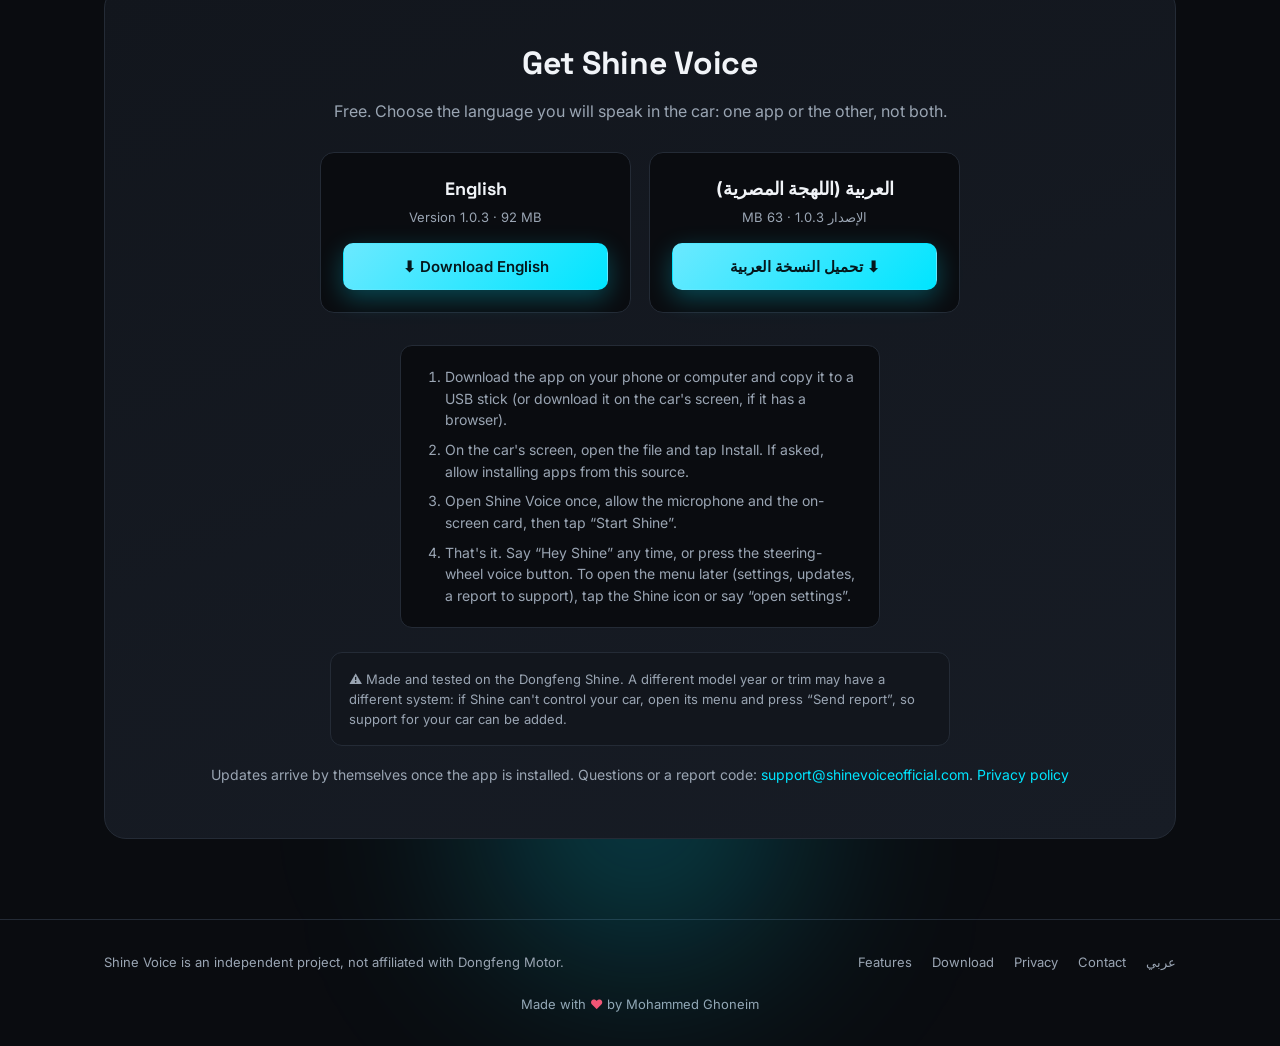
==== commit 48fa5d23: "Release look: app logo as the browser-tab icon, one large head unit showing the cards at their real " ====
--- a/index.html
+++ b/index.html
@@ -5,11 +5,14 @@
 <meta name="viewport" content="width=device-width, initial-scale=1.0">
 <title>Shine Voice — Voice commands for the Dongfeng Shine</title>
 <meta name="description" content="Free voice commands for the Dongfeng Shine, in English or Egyptian Arabic. Say “Hey Shine” to control the AC, windows, sunroof, music and calls. Works offline.">
-<link rel="icon" href="data:,">
+<link rel="icon" href="favicon.ico" sizes="any">
+<link rel="icon" type="image/png" sizes="32x32" href="assets/icons/favicon-32.png">
+<link rel="icon" type="image/png" sizes="192x192" href="assets/icons/icon-192.png">
+<link rel="apple-touch-icon" href="assets/icons/apple-touch-icon.png">
 <link rel="preconnect" href="https://fonts.googleapis.com">
 <link rel="preconnect" href="https://fonts.gstatic.com" crossorigin>
 <link href="https://fonts.googleapis.com/css2?family=Space+Grotesk:wght@500;600;700&family=Inter:wght@400;500;600&display=swap" rel="stylesheet">
-<link rel="stylesheet" href="style.css?v=2">
+<link rel="stylesheet" href="style.css?v=3">
 </head>
 <body>
 
@@ -168,47 +171,31 @@
     <p class="section-lead">A small card shows what Shine heard and what it did, every time.</p>
 
     <div class="screens">
-      <div class="device-stage">
-        <div class="device-mock">
-          <div class="screen">
-            <div class="device-card">
-              <div class="row"><span class="pulse"></span><span class="status">Listening…</span></div>
-              <div class="heard">“turn on the ac”</div>
-              <div class="reply">Turning on the A.C.</div>
-            </div>
+      <div class="device-mock" id="hu">
+        <div class="screen">
+          <div class="hu-bar" dir="ltr"><span>10:42</span><span class="hu-icons"><i></i><i></i><i></i></span></div>
+          <div class="hu-tiles" aria-hidden="true"><span class="t-map"></span><span class="t-media"></span><span class="t-air"></span></div>
+          <div class="device-card is-on" data-i="0">
+            <div class="row"><span class="pulse"></span><span class="status">Listening…</span></div>
+            <div class="heard">“turn on the ac”</div>
+            <div class="reply">Turning on the A.C.</div>
+          </div>
+          <div class="device-card done" data-i="1">
+            <div class="row"><span class="check"><svg viewBox="0 0 10 8" fill="none"><path d="M1 4L3.5 6.5L9 1" stroke="#05130b" stroke-width="1.6" stroke-linecap="round" stroke-linejoin="round"/></svg></span><span class="status">Done</span></div>
+            <div class="heard">“open the sunroof”</div>
+            <div class="reply">Opening the sunroof.</div>
+          </div>
+          <div class="device-card done" data-i="2">
+            <div class="row"><span class="check"><svg viewBox="0 0 10 8" fill="none"><path d="M1 4L3.5 6.5L9 1" stroke="#05130b" stroke-width="1.6" stroke-linecap="round" stroke-linejoin="round"/></svg></span><span class="status">Done</span></div>
+            <div class="heard">“make it warmer”</div>
+            <div class="reply">Warming up the cabin.</div>
           </div>
         </div>
-        <p class="device-caption"><b>“Turn on the AC”</b>: heard, confirmed, done.</p>
-      </div>
-      <div class="device-stage">
-        <div class="device-mock done">
-          <div class="screen">
-            <div class="device-card done">
-              <div class="row">
-                <span class="check"><svg viewBox="0 0 10 8" fill="none"><path d="M1 4L3.5 6.5L9 1" stroke="#05130b" stroke-width="1.6" stroke-linecap="round" stroke-linejoin="round"/></svg></span>
-                <span class="status">Done</span>
-              </div>
-              <div class="heard">“open the sunroof”</div>
-              <div class="reply">Opening the sunroof.</div>
-            </div>
-          </div>
-        </div>
-        <p class="device-caption"><b>Shown, not guessed</b>: every command says what it heard and what it did.</p>
-      </div>
-      <div class="device-stage">
-        <div class="device-mock done">
-          <div class="screen">
-            <div class="device-card done">
-              <div class="row">
-                <span class="check"><svg viewBox="0 0 10 8" fill="none"><path d="M1 4L3.5 6.5L9 1" stroke="#05130b" stroke-width="1.6" stroke-linecap="round" stroke-linejoin="round"/></svg></span>
-                <span class="status">Done</span>
-              </div>
-              <div class="heard">“make it warmer”</div>
-              <div class="reply">Warming up the cabin.</div>
-            </div>
-          </div>
-        </div>
-        <p class="device-caption"><b>In your own words</b>: “make it warmer”, “I'm cold” or “turn up the heat” all work.</p>
+      </div>
+      <div class="hu-captions">
+        <button type="button" class="device-caption is-on" data-i="0"><b>“Turn on the AC”</b>: heard, confirmed, done.</button>
+        <button type="button" class="device-caption" data-i="1"><b>Shown, not guessed</b>: every command says what it heard and what it did.</button>
+        <button type="button" class="device-caption" data-i="2"><b>In your own words</b>: “make it warmer”, “I'm cold” or “turn up the heat” all work.</button>
       </div>
     </div>
   </div>
@@ -264,6 +251,7 @@
       <a href="ar.html" lang="ar">عربي</a>
     </div>
   </div>
+  <p class="made-by" dir="ltr">Made with <span class="heart" aria-label="love">❤️</span> by Mohammed Ghoneim</p>
 </footer>
 
 <script>
@@ -284,5 +272,27 @@
     });
 </script>
 
+<script>
+  // "See it in the car": the head unit shows the three cards in turn; a caption shows its card.
+  (function () {
+    var hu = document.getElementById('hu');
+    if (!hu) return;
+    var cards = hu.querySelectorAll('.device-card'), caps = document.querySelectorAll('.hu-captions .device-caption');
+    var i = 0, timer = null, still = window.matchMedia && window.matchMedia('(prefers-reduced-motion: reduce)').matches;
+    function show(n) {
+      i = n;
+      for (var k = 0; k < cards.length; k++) {
+        cards[k].classList.toggle('is-on', k === n);
+        caps[k].classList.toggle('is-on', k === n);
+      }
+      hu.classList.toggle('done', cards[n].classList.contains('done'));
+    }
+    function start() { if (!still) timer = setInterval(function () { show((i + 1) % cards.length); }, 4000); }
+    for (var k = 0; k < caps.length; k++) {
+      caps[k].addEventListener('click', (function (n) { return function () { clearInterval(timer); show(n); start(); }; })(k));
+    }
+    show(0); start();
+  })();
+</script>
 </body>
 </html>
--- a/style.css
+++ b/style.css
@@ -151,58 +151,83 @@
   .feature h3 { font-size: 17px; margin: 0 0 8px; }
   .feature p { font-size: 14px; color: var(--text-dim); margin: 0; }
 
-  /* ── Screens: illustrated device mockups (not photo composites) ── */
-  .screens { display: grid; grid-template-columns: repeat(3, 1fr); gap: 28px; }
-  .device-stage {
-    display: flex; flex-direction: column; align-items: center; gap: 20px;
-    background: radial-gradient(circle at 50% 15%, rgba(0,229,255,0.10), transparent 60%), var(--bg-panel);
-    border: 1px solid var(--border); border-radius: 22px; padding: 36px 24px 28px;
-  }
+  /* ── Screens: one head unit (a landscape 16:10 screen in its bezel) that shows the three cards in
+     turn, each at the size and place it has on the car: about a quarter of the screen, low in the middle ── */
+  .screens { max-width: 900px; margin: 0 auto; display: flex; flex-direction: column; align-items: center; gap: 22px; }
   .device-mock {
-    width: 210px; background: linear-gradient(160deg, #1c2229, #0c1015);
-    border-radius: 24px; padding: 9px;
-    box-shadow: 0 26px 60px rgba(0,0,0,0.55), inset 0 0 0 1px rgba(255,255,255,0.06);
+    width: 100%; background: linear-gradient(160deg, #1c2229, #0c1015);
+    border-radius: 20px; padding: 14px;
+    box-shadow: 0 30px 70px rgba(0,0,0,0.6), inset 0 0 0 1px rgba(255,255,255,0.07);
   }
   .device-mock .screen {
-    aspect-ratio: 3 / 4; border-radius: 17px; position: relative; overflow: hidden;
-    background: radial-gradient(circle at 30% 0%, #131a22 0%, #05070a 72%);
-    display: flex; align-items: center; justify-content: center; padding: 14px;
+    aspect-ratio: 16 / 10; border-radius: 8px; position: relative; overflow: hidden;
+    background: radial-gradient(circle at 30% 0%, #141b23 0%, #05070a 75%);
   }
   .device-mock .screen::before {
-    content: ""; position: absolute; inset: 0;
-    background: radial-gradient(circle at 50% 38%, rgba(0,229,255,0.16), transparent 55%);
+    content: ""; position: absolute; inset: 0; transition: background 0.5s;
+    background: radial-gradient(circle at 50% 84%, rgba(0,229,255,0.15), transparent 42%);
+  }
+  .device-mock.done .screen::before { background: radial-gradient(circle at 50% 84%, rgba(0,214,110,0.14), transparent 42%); }
+  /* the head unit's own home screen, dimmed behind the card */
+  .hu-bar {
+    position: absolute; top: 0; left: 0; right: 0; height: 5.5%; padding: 0 2.2%;
+    display: flex; align-items: center; justify-content: space-between;
+    background: rgba(255,255,255,0.04); color: rgba(255,255,255,0.45); font-size: 11px; font-weight: 600;
+  }
+  .hu-icons { display: flex; gap: 5px; }
+  .hu-icons i { width: 9px; height: 9px; border-radius: 2px; background: rgba(255,255,255,0.28); }
+  .hu-tiles {
+    position: absolute; top: 11%; left: 4%; right: 4%; height: 50%;
+    display: grid; grid-template-columns: 1.6fr 1fr 1fr; gap: 2.5%;
+  }
+  .hu-tiles span {
+    border-radius: 10px; border: 1px solid rgba(255,255,255,0.05);
+    background: linear-gradient(160deg, rgba(255,255,255,0.05), rgba(255,255,255,0.015));
+  }
+  .hu-tiles .t-map {
+    background:
+      repeating-linear-gradient(35deg, rgba(0,229,255,0.05) 0 2px, transparent 2px 26px),
+      repeating-linear-gradient(-55deg, rgba(255,255,255,0.035) 0 2px, transparent 2px 34px),
+      linear-gradient(160deg, rgba(255,255,255,0.05), rgba(255,255,255,0.015));
   }
   .device-card {
-    position: relative; width: 100%; background: rgba(22,26,32,0.96);
-    border: 1px solid rgba(255,255,255,0.09); border-radius: 13px; padding: 16px 15px;
-    box-shadow: 0 0 46px rgba(0,229,255,0.22);
-  }
-  .device-card .row { display: flex; align-items: center; gap: 8px; margin-bottom: 12px; }
+    position: absolute; left: 50%; bottom: 7%; transform: translateX(-50%) translateY(8px);
+    width: 30%; min-width: 150px; background: rgba(22,26,32,0.97);
+    border: 1px solid rgba(255,255,255,0.09); border-radius: 10px; padding: 9px 11px;
+    box-shadow: 0 0 30px rgba(0,229,255,0.24); opacity: 0; transition: opacity 0.45s, transform 0.45s;
+  }
+  .device-card.is-on { opacity: 1; transform: translateX(-50%); }
+  .device-card .row { display: flex; align-items: center; gap: 6px; margin-bottom: 6px; }
   .device-card .pulse {
-    width: 9px; height: 9px; border-radius: 50%; background: var(--accent);
+    width: 7px; height: 7px; border-radius: 50%; background: var(--accent);
     box-shadow: 0 0 0 0 rgba(0,229,255,0.6); animation: dev-pulse 1.8s infinite;
   }
   @keyframes dev-pulse {
     0% { box-shadow: 0 0 0 0 rgba(0,229,255,0.55); }
-    70% { box-shadow: 0 0 0 8px rgba(0,229,255,0); }
+    70% { box-shadow: 0 0 0 6px rgba(0,229,255,0); }
     100% { box-shadow: 0 0 0 0 rgba(0,229,255,0); }
   }
-  .device-card .status { font-size: 10px; color: var(--accent); font-weight: 700; text-transform: uppercase; letter-spacing: 0.06em; }
-  .device-card .heard { font-size: 15px; font-weight: 600; color: #fff; margin-bottom: 5px; }
-  .device-card .reply { font-size: 12px; color: var(--text-dim); }
+  .device-card .status { font-size: 9px; color: var(--accent); font-weight: 700; text-transform: uppercase; letter-spacing: 0.06em; }
+  .device-card .heard { font-size: 12px; font-weight: 600; color: #fff; margin-bottom: 3px; }
+  .device-card .reply { font-size: 10px; color: var(--text-dim); }
 
   /* Done / matched state (mirrors AssistantCard's MATCHED colour, #00D66E) */
-  .device-card.done { box-shadow: 0 0 46px rgba(0,214,110,0.22); }
-  .device-card.done .pulse { background: #00d66e; box-shadow: none; animation: none; }
+  .device-card.done { box-shadow: 0 0 30px rgba(0,214,110,0.22); }
   .device-card.done .check {
-    width: 16px; height: 16px; border-radius: 50%; background: #00d66e;
+    width: 13px; height: 13px; border-radius: 50%; background: #00d66e;
     display: flex; align-items: center; justify-content: center; flex: none;
   }
-  .device-card.done .check svg { width: 9px; height: 9px; }
+  .device-card.done .check svg { width: 7px; height: 7px; }
   .device-card.done .status { color: #00d66e; }
-  .device-mock.done .screen::before { background: radial-gradient(circle at 50% 38%, rgba(0,214,110,0.16), transparent 55%); }
-  .device-caption { text-align: center; font-size: 14px; color: var(--text-dim); }
+  /* the three captions: also buttons to show that card */
+  .hu-captions { width: 100%; display: grid; grid-template-columns: repeat(3, 1fr); gap: 14px; }
+  .device-caption {
+    font: inherit; text-align: start; font-size: 14px; color: var(--text-dim); cursor: pointer;
+    background: var(--bg-panel); border: 1px solid var(--border); border-top: 2px solid transparent;
+    border-radius: 12px; padding: 12px 14px; transition: border-color 0.3s, color 0.3s;
+  }
   .device-caption b { color: var(--text); }
+  .device-caption.is-on { border-top-color: var(--accent); color: var(--text); }
 
   .download-panel {
     background: linear-gradient(160deg, var(--bg-panel) 0%, var(--bg-panel-2) 100%);
@@ -239,14 +264,20 @@
   footer .foot-links { display: flex; gap: 20px; }
   footer .foot-links a { font-size: 13px; color: var(--text-dim); }
   footer .foot-links a:hover { color: var(--text); }
+  footer .made-by { text-align: center; font-size: 13px; color: var(--text-dim); margin: 22px 0 0; }
+  footer .made-by .heart { color: #ff4d6d; }
 
   @media (max-width: 900px) {
-    .screens { grid-template-columns: 1fr; }
+    .hu-captions { grid-template-columns: 1fr; }
   }
   @media (max-width: 860px) {
     .features { grid-template-columns: repeat(2, 1fr); }
   }
   @media (max-width: 600px) {
+    .device-mock { padding: 8px; border-radius: 14px; }
+    .device-card { width: 46%; min-width: 0; padding: 6px 8px; }
+    .device-card .heard { font-size: 10px; } .device-card .reply { font-size: 8.5px; } .device-card .status { font-size: 7.5px; }
+    .hu-bar { font-size: 8px; }
     .hero h1 { font-size: 34px; }
     .hero p.lead { font-size: 16px; }
     .features { grid-template-columns: 1fr; }
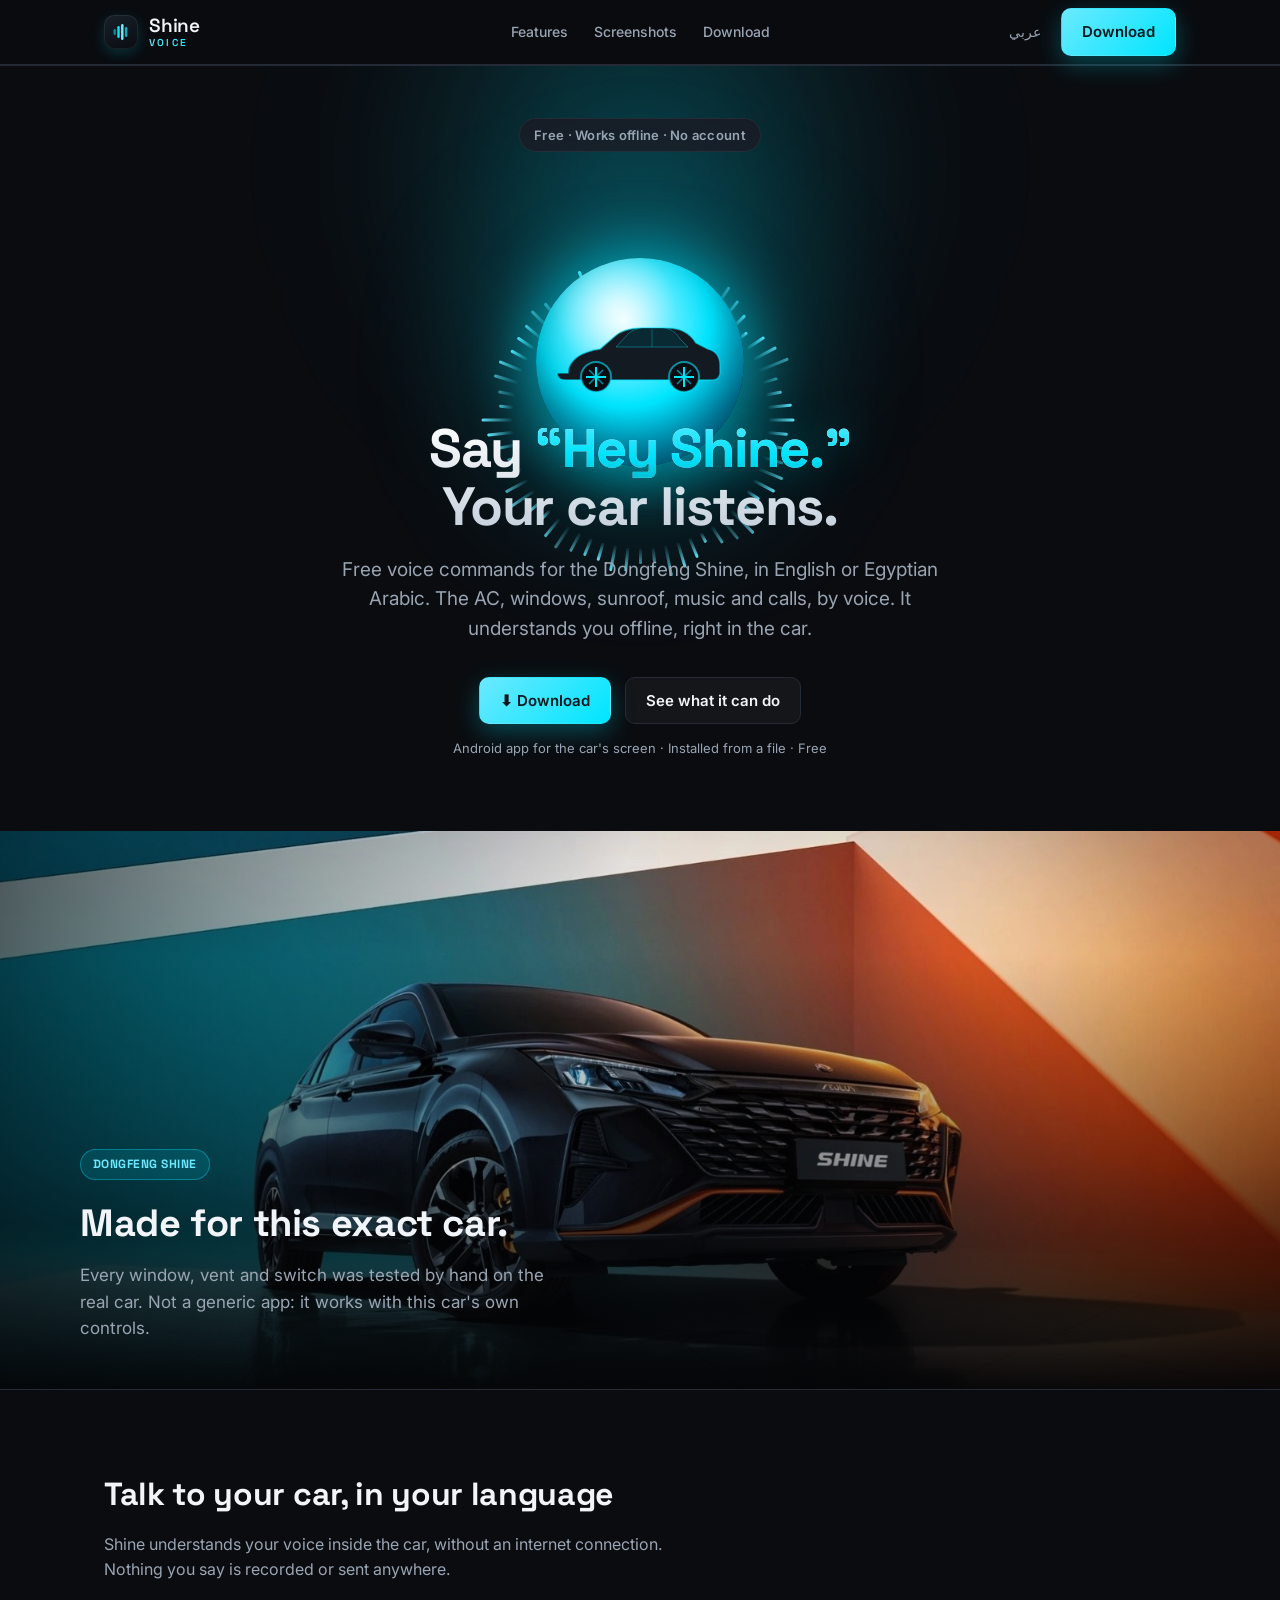
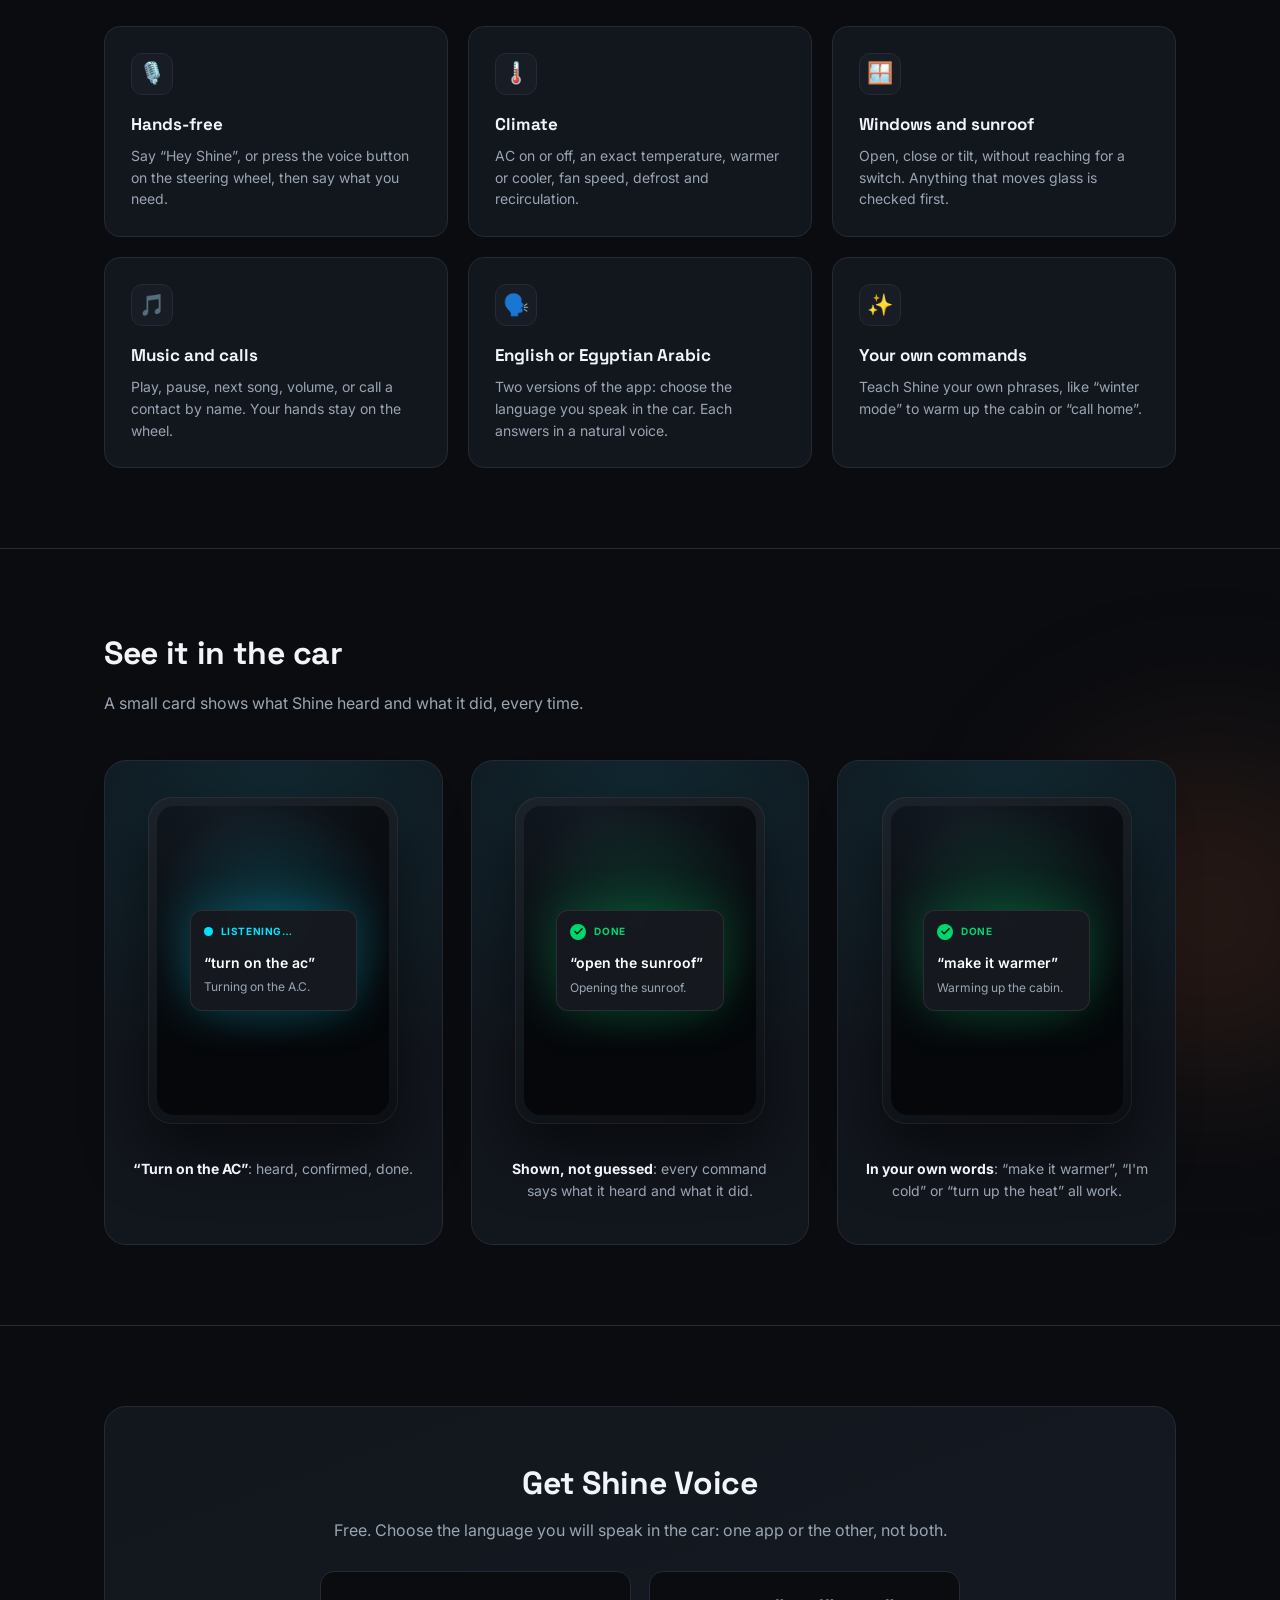
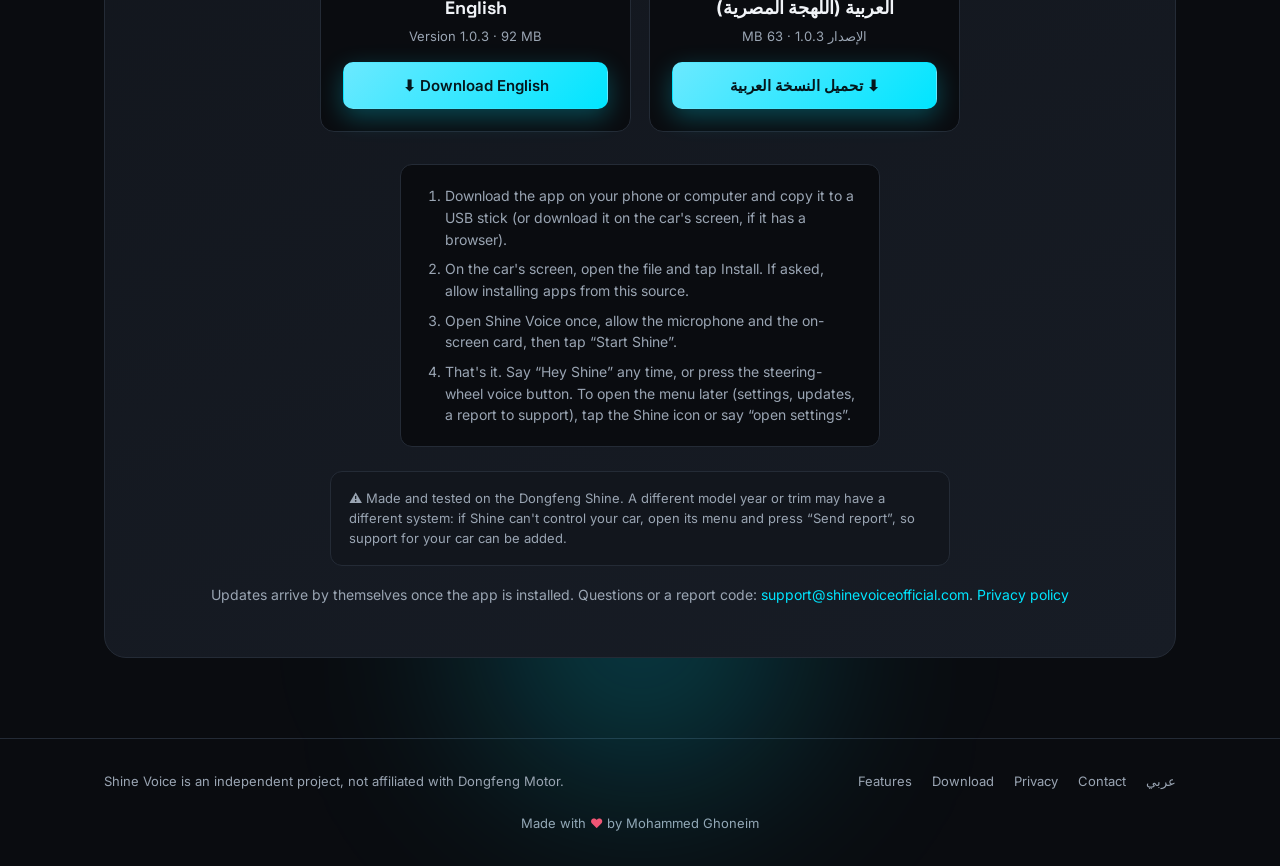
==== commit 439f60f9: "Screenshots: back to the three portrait screens, a little larger (250 px) with a narrower card Co-Au" ====
--- a/index.html
+++ b/index.html
@@ -171,31 +171,47 @@
     <p class="section-lead">A small card shows what Shine heard and what it did, every time.</p>
 
     <div class="screens">
-      <div class="device-mock" id="hu">
-        <div class="screen">
-          <div class="hu-bar" dir="ltr"><span>10:42</span><span class="hu-icons"><i></i><i></i><i></i></span></div>
-          <div class="hu-tiles" aria-hidden="true"><span class="t-map"></span><span class="t-media"></span><span class="t-air"></span></div>
-          <div class="device-card is-on" data-i="0">
-            <div class="row"><span class="pulse"></span><span class="status">Listening…</span></div>
-            <div class="heard">“turn on the ac”</div>
-            <div class="reply">Turning on the A.C.</div>
+      <div class="device-stage">
+        <div class="device-mock">
+          <div class="screen">
+            <div class="device-card">
+              <div class="row"><span class="pulse"></span><span class="status">Listening…</span></div>
+              <div class="heard">“turn on the ac”</div>
+              <div class="reply">Turning on the A.C.</div>
+            </div>
           </div>
-          <div class="device-card done" data-i="1">
-            <div class="row"><span class="check"><svg viewBox="0 0 10 8" fill="none"><path d="M1 4L3.5 6.5L9 1" stroke="#05130b" stroke-width="1.6" stroke-linecap="round" stroke-linejoin="round"/></svg></span><span class="status">Done</span></div>
-            <div class="heard">“open the sunroof”</div>
-            <div class="reply">Opening the sunroof.</div>
+        </div>
+        <p class="device-caption"><b>“Turn on the AC”</b>: heard, confirmed, done.</p>
+      </div>
+      <div class="device-stage">
+        <div class="device-mock done">
+          <div class="screen">
+            <div class="device-card done">
+              <div class="row">
+                <span class="check"><svg viewBox="0 0 10 8" fill="none"><path d="M1 4L3.5 6.5L9 1" stroke="#05130b" stroke-width="1.6" stroke-linecap="round" stroke-linejoin="round"/></svg></span>
+                <span class="status">Done</span>
+              </div>
+              <div class="heard">“open the sunroof”</div>
+              <div class="reply">Opening the sunroof.</div>
+            </div>
           </div>
-          <div class="device-card done" data-i="2">
-            <div class="row"><span class="check"><svg viewBox="0 0 10 8" fill="none"><path d="M1 4L3.5 6.5L9 1" stroke="#05130b" stroke-width="1.6" stroke-linecap="round" stroke-linejoin="round"/></svg></span><span class="status">Done</span></div>
-            <div class="heard">“make it warmer”</div>
-            <div class="reply">Warming up the cabin.</div>
+        </div>
+        <p class="device-caption"><b>Shown, not guessed</b>: every command says what it heard and what it did.</p>
+      </div>
+      <div class="device-stage">
+        <div class="device-mock done">
+          <div class="screen">
+            <div class="device-card done">
+              <div class="row">
+                <span class="check"><svg viewBox="0 0 10 8" fill="none"><path d="M1 4L3.5 6.5L9 1" stroke="#05130b" stroke-width="1.6" stroke-linecap="round" stroke-linejoin="round"/></svg></span>
+                <span class="status">Done</span>
+              </div>
+              <div class="heard">“make it warmer”</div>
+              <div class="reply">Warming up the cabin.</div>
+            </div>
           </div>
         </div>
-      </div>
-      <div class="hu-captions">
-        <button type="button" class="device-caption is-on" data-i="0"><b>“Turn on the AC”</b>: heard, confirmed, done.</button>
-        <button type="button" class="device-caption" data-i="1"><b>Shown, not guessed</b>: every command says what it heard and what it did.</button>
-        <button type="button" class="device-caption" data-i="2"><b>In your own words</b>: “make it warmer”, “I'm cold” or “turn up the heat” all work.</button>
+        <p class="device-caption"><b>In your own words</b>: “make it warmer”, “I'm cold” or “turn up the heat” all work.</p>
       </div>
     </div>
   </div>
@@ -272,27 +288,5 @@
     });
 </script>
 
-<script>
-  // "See it in the car": the head unit shows the three cards in turn; a caption shows its card.
-  (function () {
-    var hu = document.getElementById('hu');
-    if (!hu) return;
-    var cards = hu.querySelectorAll('.device-card'), caps = document.querySelectorAll('.hu-captions .device-caption');
-    var i = 0, timer = null, still = window.matchMedia && window.matchMedia('(prefers-reduced-motion: reduce)').matches;
-    function show(n) {
-      i = n;
-      for (var k = 0; k < cards.length; k++) {
-        cards[k].classList.toggle('is-on', k === n);
-        caps[k].classList.toggle('is-on', k === n);
-      }
-      hu.classList.toggle('done', cards[n].classList.contains('done'));
-    }
-    function start() { if (!still) timer = setInterval(function () { show((i + 1) % cards.length); }, 4000); }
-    for (var k = 0; k < caps.length; k++) {
-      caps[k].addEventListener('click', (function (n) { return function () { clearInterval(timer); show(n); start(); }; })(k));
-    }
-    show(0); start();
-  })();
-</script>
 </body>
 </html>
--- a/style.css
+++ b/style.css
@@ -151,83 +151,58 @@
   .feature h3 { font-size: 17px; margin: 0 0 8px; }
   .feature p { font-size: 14px; color: var(--text-dim); margin: 0; }
 
-  /* ── Screens: one head unit (a landscape 16:10 screen in its bezel) that shows the three cards in
-     turn, each at the size and place it has on the car: about a quarter of the screen, low in the middle ── */
-  .screens { max-width: 900px; margin: 0 auto; display: flex; flex-direction: column; align-items: center; gap: 22px; }
+  /* ── Screens: illustrated device mockups (not photo composites) ── */
+  .screens { display: grid; grid-template-columns: repeat(3, 1fr); gap: 28px; }
+  .device-stage {
+    display: flex; flex-direction: column; align-items: center; gap: 20px;
+    background: radial-gradient(circle at 50% 15%, rgba(0,229,255,0.10), transparent 60%), var(--bg-panel);
+    border: 1px solid var(--border); border-radius: 22px; padding: 36px 24px 28px;
+  }
   .device-mock {
-    width: 100%; background: linear-gradient(160deg, #1c2229, #0c1015);
-    border-radius: 20px; padding: 14px;
-    box-shadow: 0 30px 70px rgba(0,0,0,0.6), inset 0 0 0 1px rgba(255,255,255,0.07);
+    width: 250px; background: linear-gradient(160deg, #1c2229, #0c1015);
+    border-radius: 24px; padding: 9px;
+    box-shadow: 0 26px 60px rgba(0,0,0,0.55), inset 0 0 0 1px rgba(255,255,255,0.06);
   }
   .device-mock .screen {
-    aspect-ratio: 16 / 10; border-radius: 8px; position: relative; overflow: hidden;
-    background: radial-gradient(circle at 30% 0%, #141b23 0%, #05070a 75%);
+    aspect-ratio: 3 / 4; border-radius: 17px; position: relative; overflow: hidden;
+    background: radial-gradient(circle at 30% 0%, #131a22 0%, #05070a 72%);
+    display: flex; align-items: center; justify-content: center; padding: 14px;
   }
   .device-mock .screen::before {
-    content: ""; position: absolute; inset: 0; transition: background 0.5s;
-    background: radial-gradient(circle at 50% 84%, rgba(0,229,255,0.15), transparent 42%);
-  }
-  .device-mock.done .screen::before { background: radial-gradient(circle at 50% 84%, rgba(0,214,110,0.14), transparent 42%); }
-  /* the head unit's own home screen, dimmed behind the card */
-  .hu-bar {
-    position: absolute; top: 0; left: 0; right: 0; height: 5.5%; padding: 0 2.2%;
-    display: flex; align-items: center; justify-content: space-between;
-    background: rgba(255,255,255,0.04); color: rgba(255,255,255,0.45); font-size: 11px; font-weight: 600;
-  }
-  .hu-icons { display: flex; gap: 5px; }
-  .hu-icons i { width: 9px; height: 9px; border-radius: 2px; background: rgba(255,255,255,0.28); }
-  .hu-tiles {
-    position: absolute; top: 11%; left: 4%; right: 4%; height: 50%;
-    display: grid; grid-template-columns: 1.6fr 1fr 1fr; gap: 2.5%;
-  }
-  .hu-tiles span {
-    border-radius: 10px; border: 1px solid rgba(255,255,255,0.05);
-    background: linear-gradient(160deg, rgba(255,255,255,0.05), rgba(255,255,255,0.015));
-  }
-  .hu-tiles .t-map {
-    background:
-      repeating-linear-gradient(35deg, rgba(0,229,255,0.05) 0 2px, transparent 2px 26px),
-      repeating-linear-gradient(-55deg, rgba(255,255,255,0.035) 0 2px, transparent 2px 34px),
-      linear-gradient(160deg, rgba(255,255,255,0.05), rgba(255,255,255,0.015));
+    content: ""; position: absolute; inset: 0;
+    background: radial-gradient(circle at 50% 38%, rgba(0,229,255,0.16), transparent 55%);
   }
   .device-card {
-    position: absolute; left: 50%; bottom: 7%; transform: translateX(-50%) translateY(8px);
-    width: 30%; min-width: 150px; background: rgba(22,26,32,0.97);
-    border: 1px solid rgba(255,255,255,0.09); border-radius: 10px; padding: 9px 11px;
-    box-shadow: 0 0 30px rgba(0,229,255,0.24); opacity: 0; transition: opacity 0.45s, transform 0.45s;
-  }
-  .device-card.is-on { opacity: 1; transform: translateX(-50%); }
-  .device-card .row { display: flex; align-items: center; gap: 6px; margin-bottom: 6px; }
+    position: relative; width: 82%; background: rgba(22,26,32,0.96);
+    border: 1px solid rgba(255,255,255,0.09); border-radius: 12px; padding: 13px 13px;
+    box-shadow: 0 0 46px rgba(0,229,255,0.22);
+  }
+  .device-card .row { display: flex; align-items: center; gap: 8px; margin-bottom: 12px; }
   .device-card .pulse {
-    width: 7px; height: 7px; border-radius: 50%; background: var(--accent);
+    width: 9px; height: 9px; border-radius: 50%; background: var(--accent);
     box-shadow: 0 0 0 0 rgba(0,229,255,0.6); animation: dev-pulse 1.8s infinite;
   }
   @keyframes dev-pulse {
     0% { box-shadow: 0 0 0 0 rgba(0,229,255,0.55); }
-    70% { box-shadow: 0 0 0 6px rgba(0,229,255,0); }
+    70% { box-shadow: 0 0 0 8px rgba(0,229,255,0); }
     100% { box-shadow: 0 0 0 0 rgba(0,229,255,0); }
   }
-  .device-card .status { font-size: 9px; color: var(--accent); font-weight: 700; text-transform: uppercase; letter-spacing: 0.06em; }
-  .device-card .heard { font-size: 12px; font-weight: 600; color: #fff; margin-bottom: 3px; }
-  .device-card .reply { font-size: 10px; color: var(--text-dim); }
+  .device-card .status { font-size: 10px; color: var(--accent); font-weight: 700; text-transform: uppercase; letter-spacing: 0.06em; }
+  .device-card .heard { font-size: 14px; font-weight: 600; color: #fff; margin-bottom: 5px; }
+  .device-card .reply { font-size: 12px; color: var(--text-dim); }
 
   /* Done / matched state (mirrors AssistantCard's MATCHED colour, #00D66E) */
-  .device-card.done { box-shadow: 0 0 30px rgba(0,214,110,0.22); }
+  .device-card.done { box-shadow: 0 0 46px rgba(0,214,110,0.22); }
+  .device-card.done .pulse { background: #00d66e; box-shadow: none; animation: none; }
   .device-card.done .check {
-    width: 13px; height: 13px; border-radius: 50%; background: #00d66e;
+    width: 16px; height: 16px; border-radius: 50%; background: #00d66e;
     display: flex; align-items: center; justify-content: center; flex: none;
   }
-  .device-card.done .check svg { width: 7px; height: 7px; }
+  .device-card.done .check svg { width: 9px; height: 9px; }
   .device-card.done .status { color: #00d66e; }
-  /* the three captions: also buttons to show that card */
-  .hu-captions { width: 100%; display: grid; grid-template-columns: repeat(3, 1fr); gap: 14px; }
-  .device-caption {
-    font: inherit; text-align: start; font-size: 14px; color: var(--text-dim); cursor: pointer;
-    background: var(--bg-panel); border: 1px solid var(--border); border-top: 2px solid transparent;
-    border-radius: 12px; padding: 12px 14px; transition: border-color 0.3s, color 0.3s;
-  }
+  .device-mock.done .screen::before { background: radial-gradient(circle at 50% 38%, rgba(0,214,110,0.16), transparent 55%); }
+  .device-caption { text-align: center; font-size: 14px; color: var(--text-dim); }
   .device-caption b { color: var(--text); }
-  .device-caption.is-on { border-top-color: var(--accent); color: var(--text); }
 
   .download-panel {
     background: linear-gradient(160deg, var(--bg-panel) 0%, var(--bg-panel-2) 100%);
@@ -268,16 +243,12 @@
   footer .made-by .heart { color: #ff4d6d; }
 
   @media (max-width: 900px) {
-    .hu-captions { grid-template-columns: 1fr; }
+    .screens { grid-template-columns: 1fr; }
   }
   @media (max-width: 860px) {
     .features { grid-template-columns: repeat(2, 1fr); }
   }
   @media (max-width: 600px) {
-    .device-mock { padding: 8px; border-radius: 14px; }
-    .device-card { width: 46%; min-width: 0; padding: 6px 8px; }
-    .device-card .heard { font-size: 10px; } .device-card .reply { font-size: 8.5px; } .device-card .status { font-size: 7.5px; }
-    .hu-bar { font-size: 8px; }
     .hero h1 { font-size: 34px; }
     .hero p.lead { font-size: 16px; }
     .features { grid-template-columns: 1fr; }
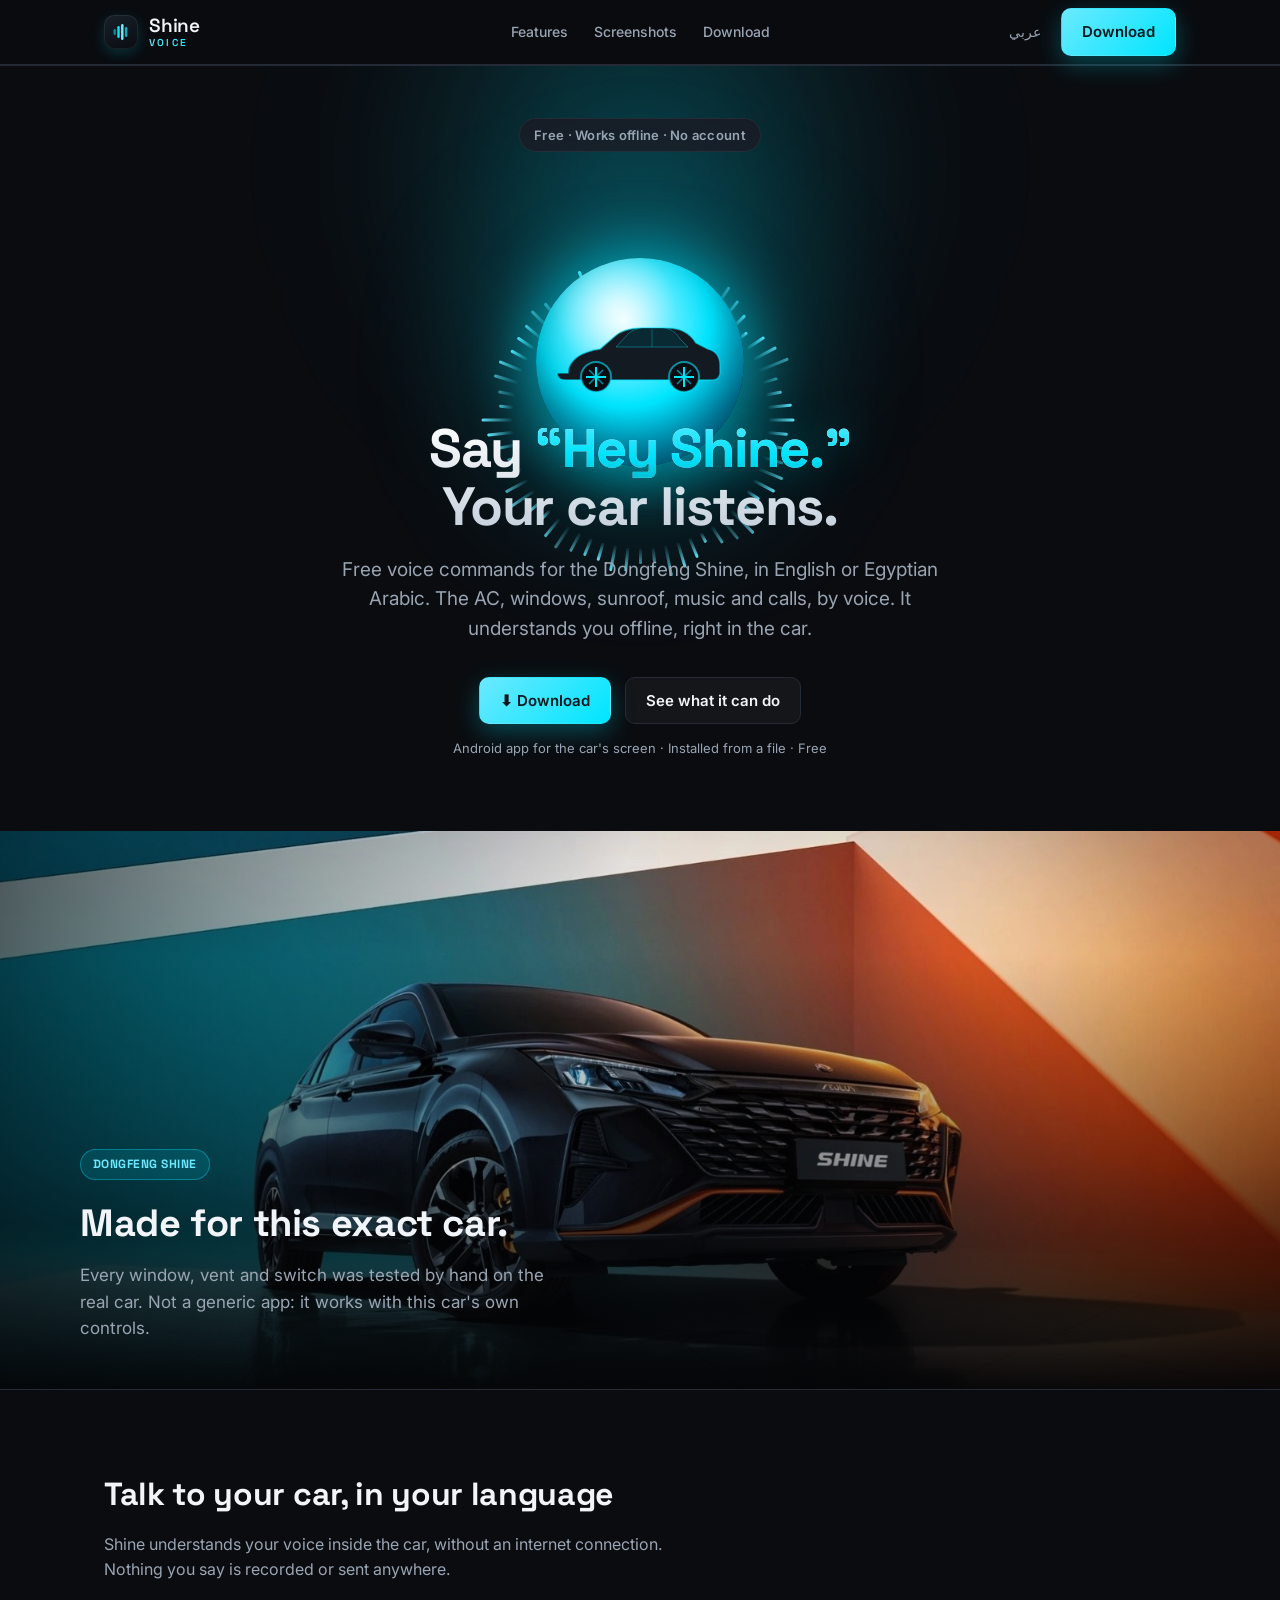
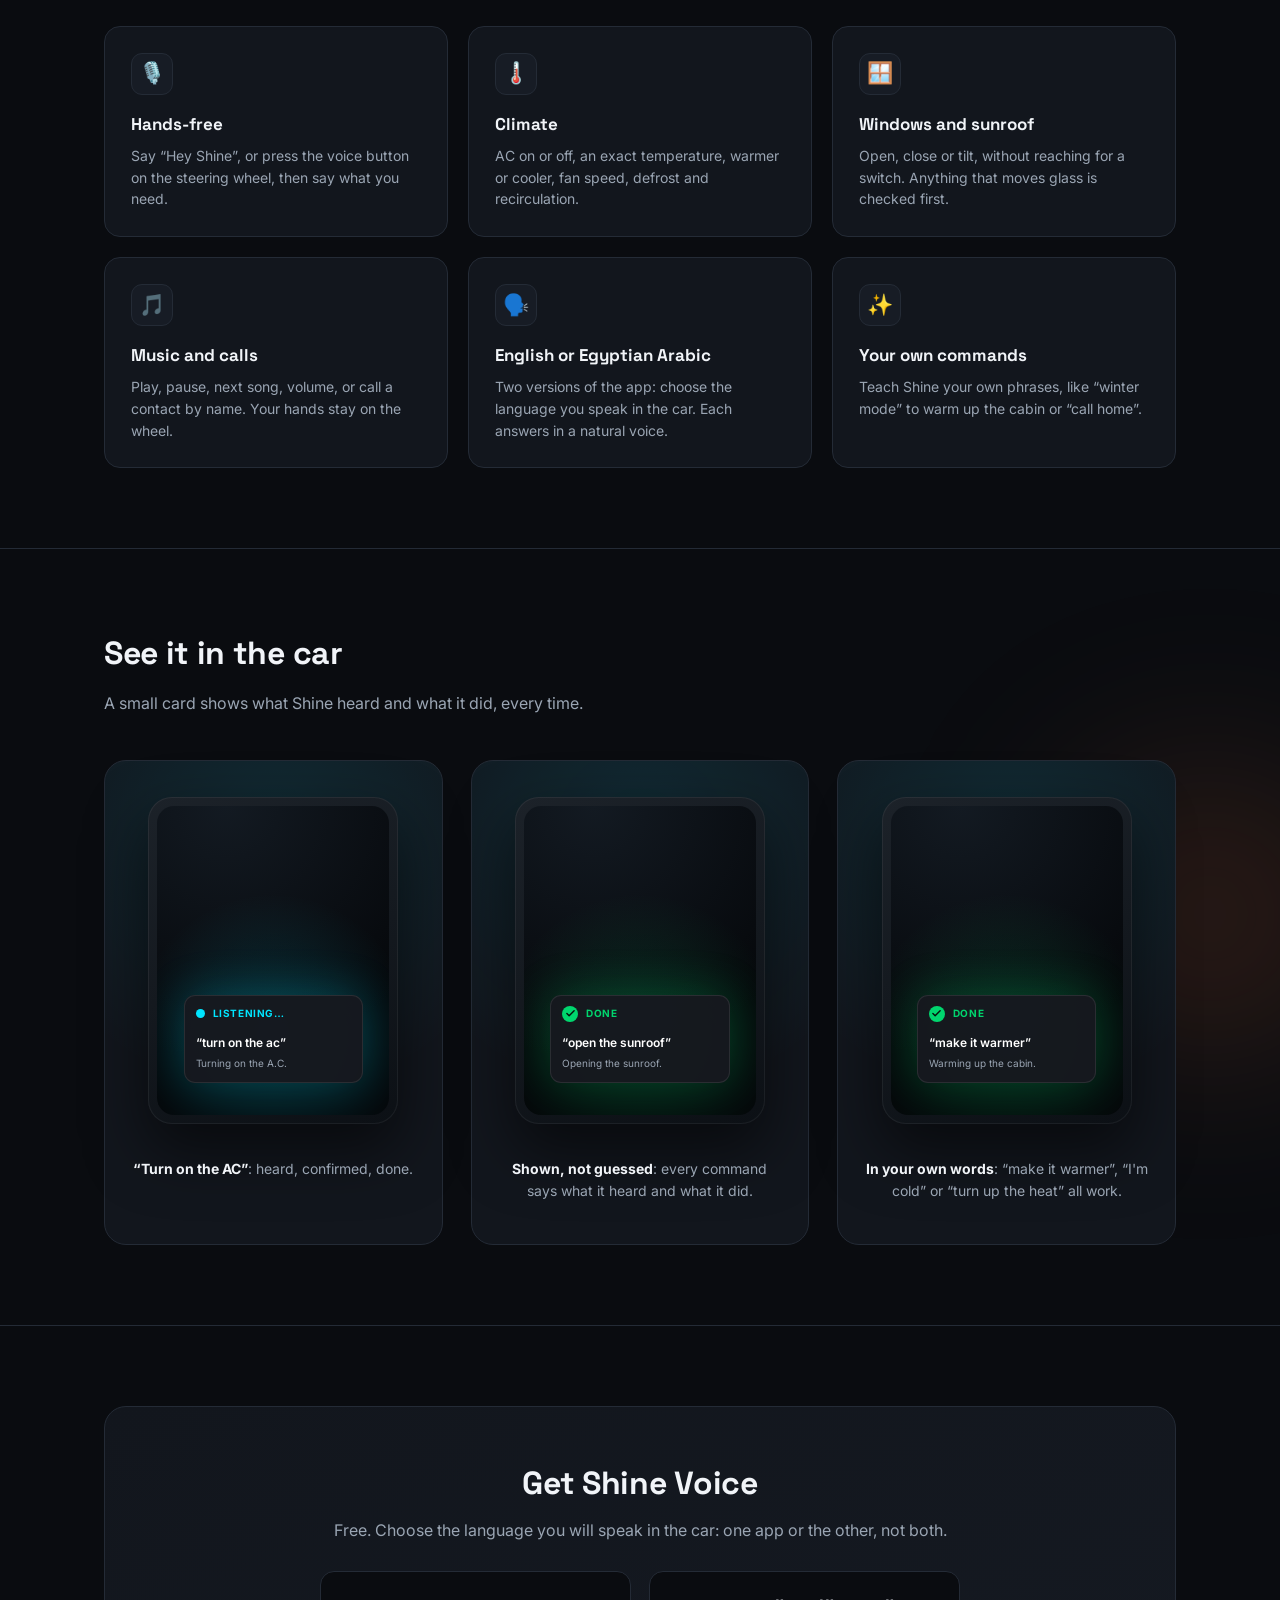
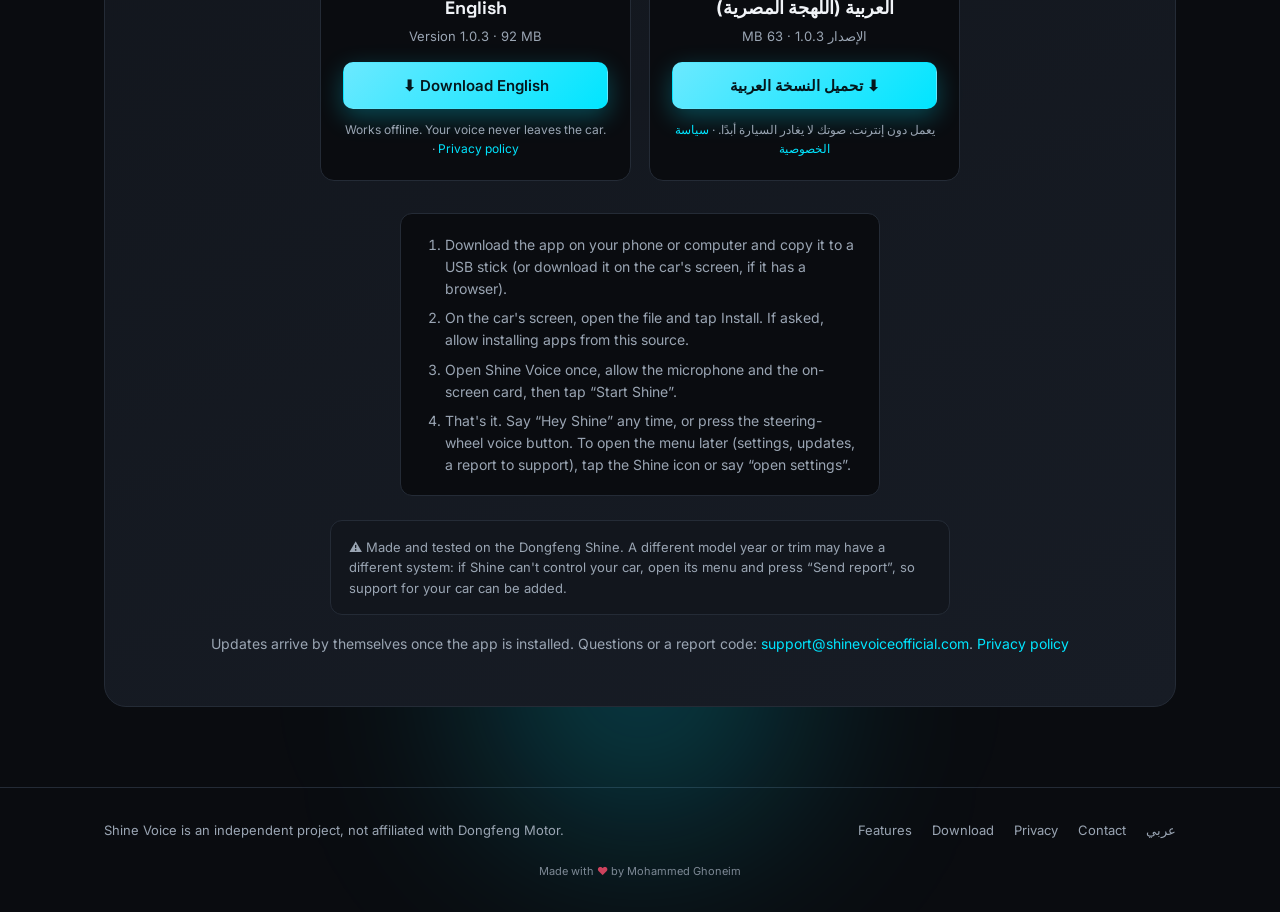
==== commit 6c74dd90: "Privacy line under each download button; smaller made-by line Co-Authored-By: Claude Opus 5.5 <norep" ====
--- a/index.html
+++ b/index.html
@@ -12,7 +12,7 @@
 <link rel="preconnect" href="https://fonts.googleapis.com">
 <link rel="preconnect" href="https://fonts.gstatic.com" crossorigin>
 <link href="https://fonts.googleapis.com/css2?family=Space+Grotesk:wght@500;600;700&family=Inter:wght@400;500;600&display=swap" rel="stylesheet">
-<link rel="stylesheet" href="style.css?v=3">
+<link rel="stylesheet" href="style.css?v=4">
 </head>
 <body>
 
@@ -229,11 +229,13 @@
           <h3>English</h3>
           <p class="meta" id="en-meta">Loading…</p>
           <a href="#" id="en-link" class="btn btn-primary">⬇ Download English</a>
+          <p class="dl-note">Works offline. Your voice never leaves the car. · <a href="privacy.html">Privacy policy</a></p>
         </div>
         <div class="dl-card" lang="ar" dir="rtl">
           <h3>العربية (اللهجة المصرية)</h3>
           <p class="meta" id="ar-meta">…</p>
           <a href="#" id="ar-link" class="btn btn-primary">⬇ تحميل النسخة العربية</a>
+          <p class="dl-note">يعمل دون إنترنت. صوتك لا يغادر السيارة أبدًا. · <a href="privacy.html#ar">سياسة الخصوصية</a></p>
         </div>
       </div>
 
--- a/style.css
+++ b/style.css
@@ -166,15 +166,15 @@
   .device-mock .screen {
     aspect-ratio: 3 / 4; border-radius: 17px; position: relative; overflow: hidden;
     background: radial-gradient(circle at 30% 0%, #131a22 0%, #05070a 72%);
-    display: flex; align-items: center; justify-content: center; padding: 14px;
+    display: flex; align-items: flex-end; justify-content: center; padding: 14px 14px 14%;
   }
   .device-mock .screen::before {
     content: ""; position: absolute; inset: 0;
-    background: radial-gradient(circle at 50% 38%, rgba(0,229,255,0.16), transparent 55%);
+    background: radial-gradient(circle at 50% 74%, rgba(0,229,255,0.16), transparent 55%);
   }
   .device-card {
-    position: relative; width: 82%; background: rgba(22,26,32,0.96);
-    border: 1px solid rgba(255,255,255,0.09); border-radius: 12px; padding: 13px 13px;
+    position: relative; width: 88%; background: rgba(22,26,32,0.96);
+    border: 1px solid rgba(255,255,255,0.09); border-radius: 11px; padding: 10px 11px;
     box-shadow: 0 0 46px rgba(0,229,255,0.22);
   }
   .device-card .row { display: flex; align-items: center; gap: 8px; margin-bottom: 12px; }
@@ -188,8 +188,8 @@
     100% { box-shadow: 0 0 0 0 rgba(0,229,255,0); }
   }
   .device-card .status { font-size: 10px; color: var(--accent); font-weight: 700; text-transform: uppercase; letter-spacing: 0.06em; }
-  .device-card .heard { font-size: 14px; font-weight: 600; color: #fff; margin-bottom: 5px; }
-  .device-card .reply { font-size: 12px; color: var(--text-dim); }
+  .device-card .heard { font-size: 12px; font-weight: 600; color: #fff; margin-bottom: 4px; white-space: nowrap; }
+  .device-card .reply { font-size: 10px; color: var(--text-dim); white-space: nowrap; }
 
   /* Done / matched state (mirrors AssistantCard's MATCHED colour, #00D66E) */
   .device-card.done { box-shadow: 0 0 46px rgba(0,214,110,0.22); }
@@ -200,7 +200,7 @@
   }
   .device-card.done .check svg { width: 9px; height: 9px; }
   .device-card.done .status { color: #00d66e; }
-  .device-mock.done .screen::before { background: radial-gradient(circle at 50% 38%, rgba(0,214,110,0.16), transparent 55%); }
+  .device-mock.done .screen::before { background: radial-gradient(circle at 50% 74%, rgba(0,214,110,0.16), transparent 55%); }
   .device-caption { text-align: center; font-size: 14px; color: var(--text-dim); }
   .device-caption b { color: var(--text); }
 
@@ -239,7 +239,7 @@
   footer .foot-links { display: flex; gap: 20px; }
   footer .foot-links a { font-size: 13px; color: var(--text-dim); }
   footer .foot-links a:hover { color: var(--text); }
-  footer .made-by { text-align: center; font-size: 13px; color: var(--text-dim); margin: 22px 0 0; }
+  footer .made-by { text-align: center; font-size: 11px; opacity: 0.8; color: var(--text-dim); margin: 22px 0 0; }
   footer .made-by .heart { color: #ff4d6d; }
 
   @media (max-width: 900px) {
@@ -264,6 +264,7 @@
   .dl-card h3 { margin: 0 0 4px; font-size: 18px; }
   .dl-card .meta { color: var(--text-dim); font-size: 13px; margin: 0 0 16px; }
   .dl-card .btn { width: 100%; justify-content: center; }
+  .dl-card .dl-note { color: var(--text-dim); font-size: 12px; margin: 12px 0 0; }
   .lang-link { color: var(--text-dim); font-size: 14px; font-weight: 500; margin-inline-end: 16px; }
   .prose { max-width: 760px; }
   .prose h3 { margin: 28px 0 6px; font-size: 18px; }
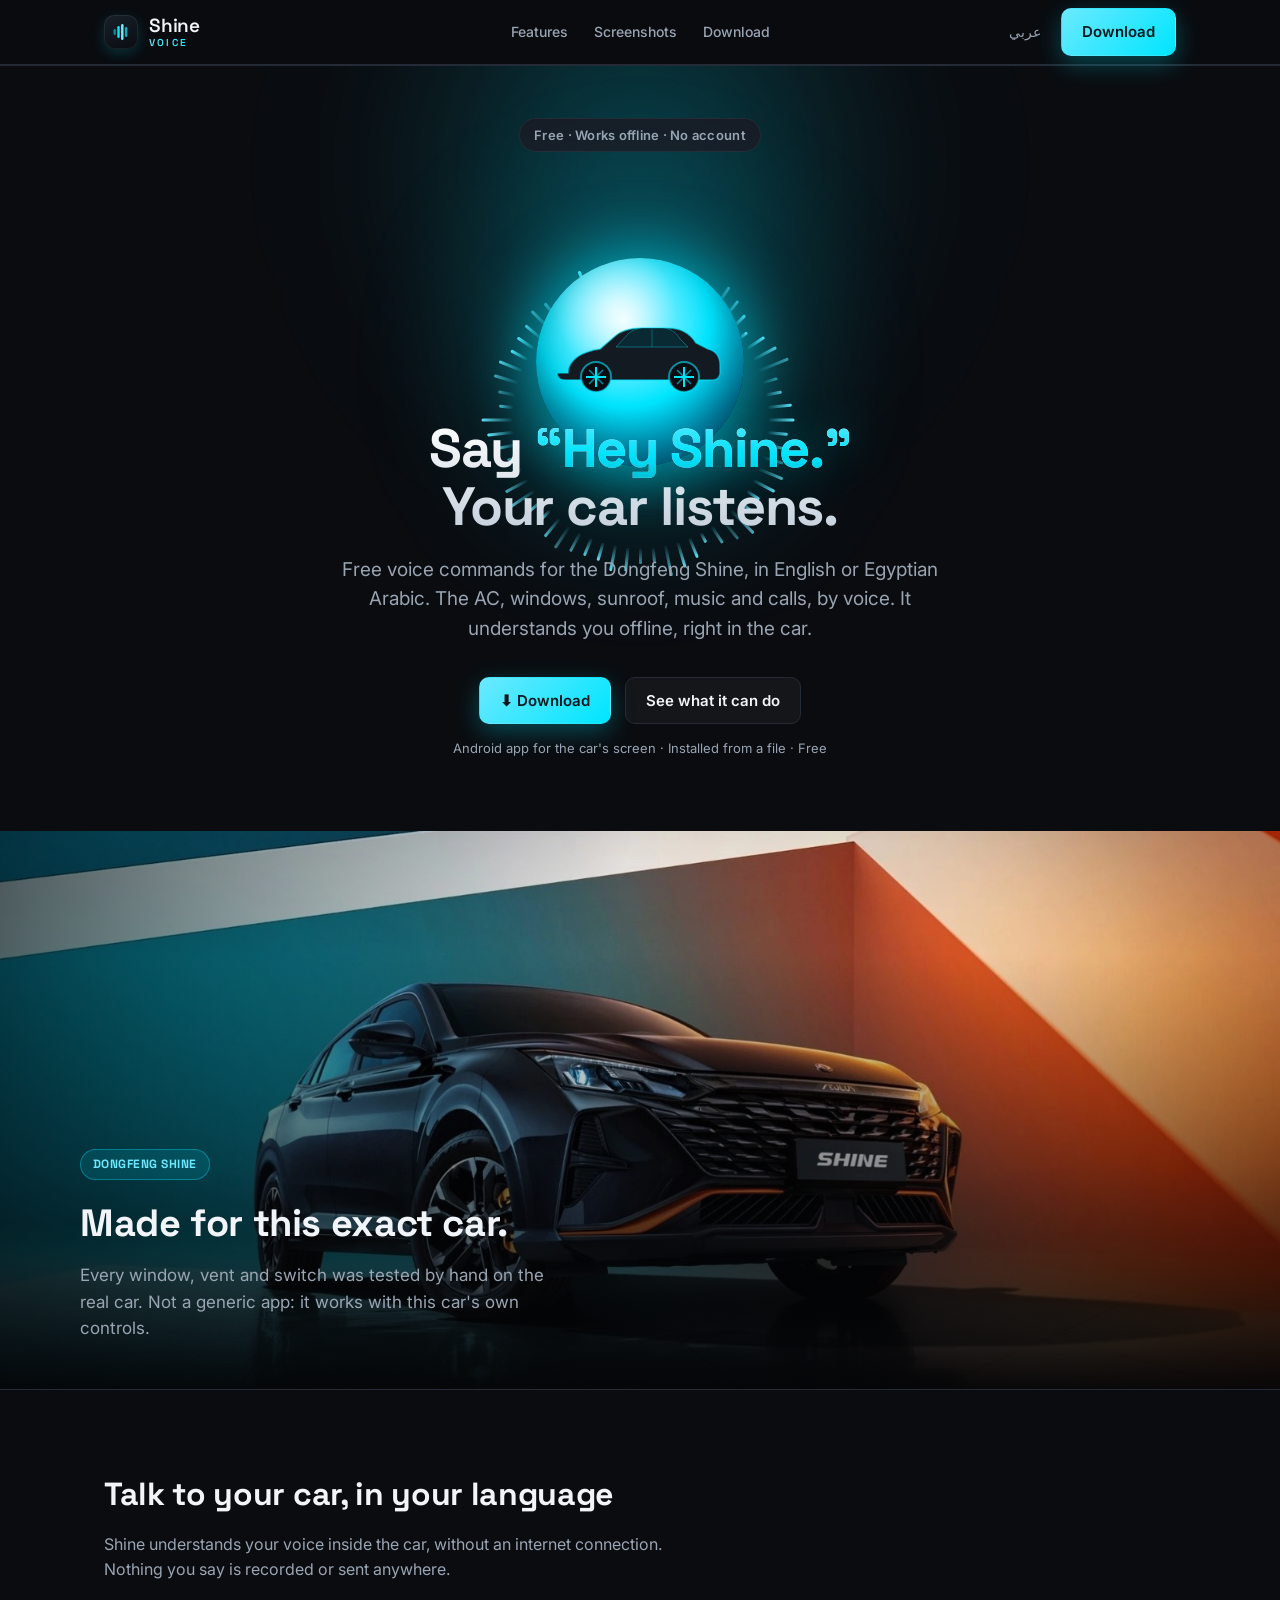
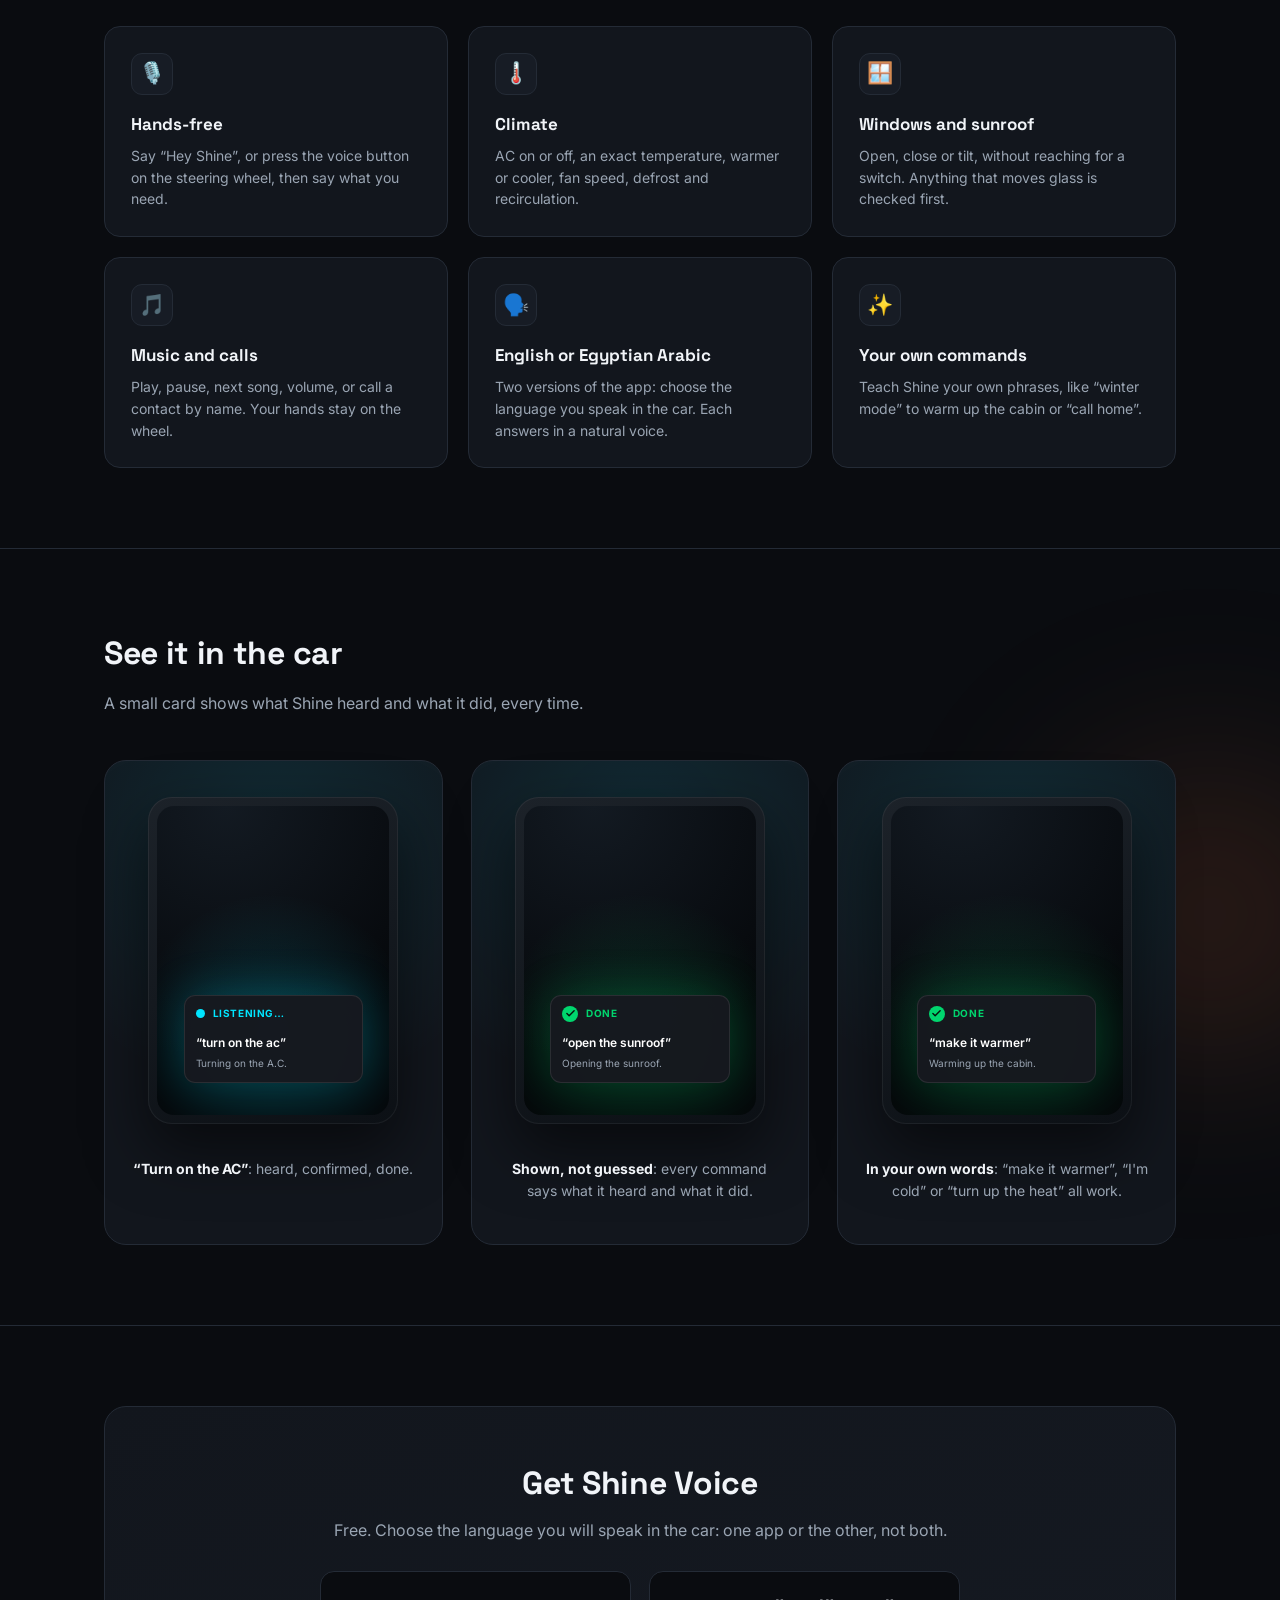
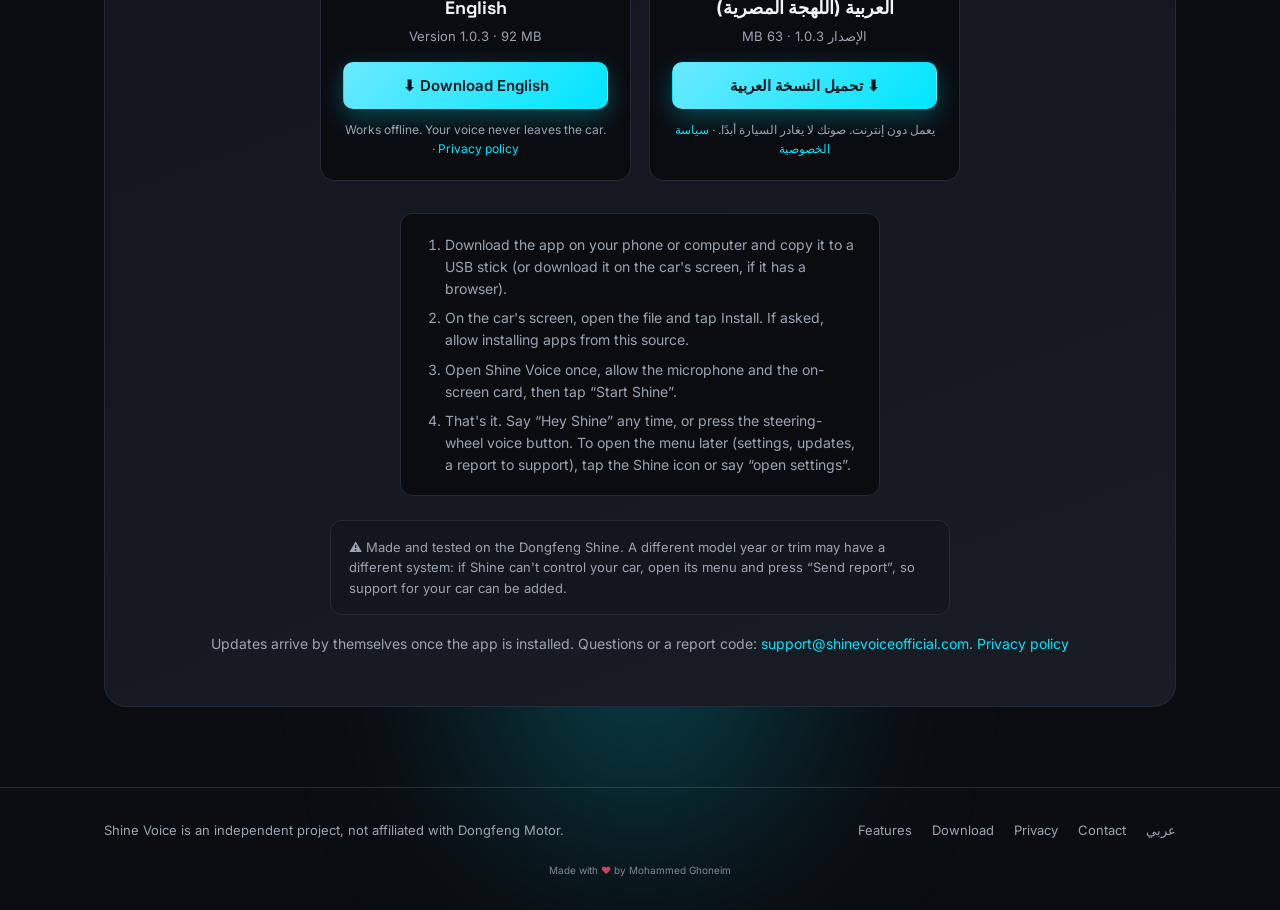
==== commit a7088052: "Made-by line a little smaller Co-Authored-By: Claude Opus 5.5 <noreply@anthropic.com>" ====
--- a/index.html
+++ b/index.html
@@ -12,7 +12,7 @@
 <link rel="preconnect" href="https://fonts.googleapis.com">
 <link rel="preconnect" href="https://fonts.gstatic.com" crossorigin>
 <link href="https://fonts.googleapis.com/css2?family=Space+Grotesk:wght@500;600;700&family=Inter:wght@400;500;600&display=swap" rel="stylesheet">
-<link rel="stylesheet" href="style.css?v=4">
+<link rel="stylesheet" href="style.css?v=5">
 </head>
 <body>
 
--- a/style.css
+++ b/style.css
@@ -239,7 +239,7 @@
   footer .foot-links { display: flex; gap: 20px; }
   footer .foot-links a { font-size: 13px; color: var(--text-dim); }
   footer .foot-links a:hover { color: var(--text); }
-  footer .made-by { text-align: center; font-size: 11px; opacity: 0.8; color: var(--text-dim); margin: 22px 0 0; }
+  footer .made-by { text-align: center; font-size: 10px; opacity: 0.8; color: var(--text-dim); margin: 22px 0 0; }
   footer .made-by .heart { color: #ff4d6d; }
 
   @media (max-width: 900px) {
